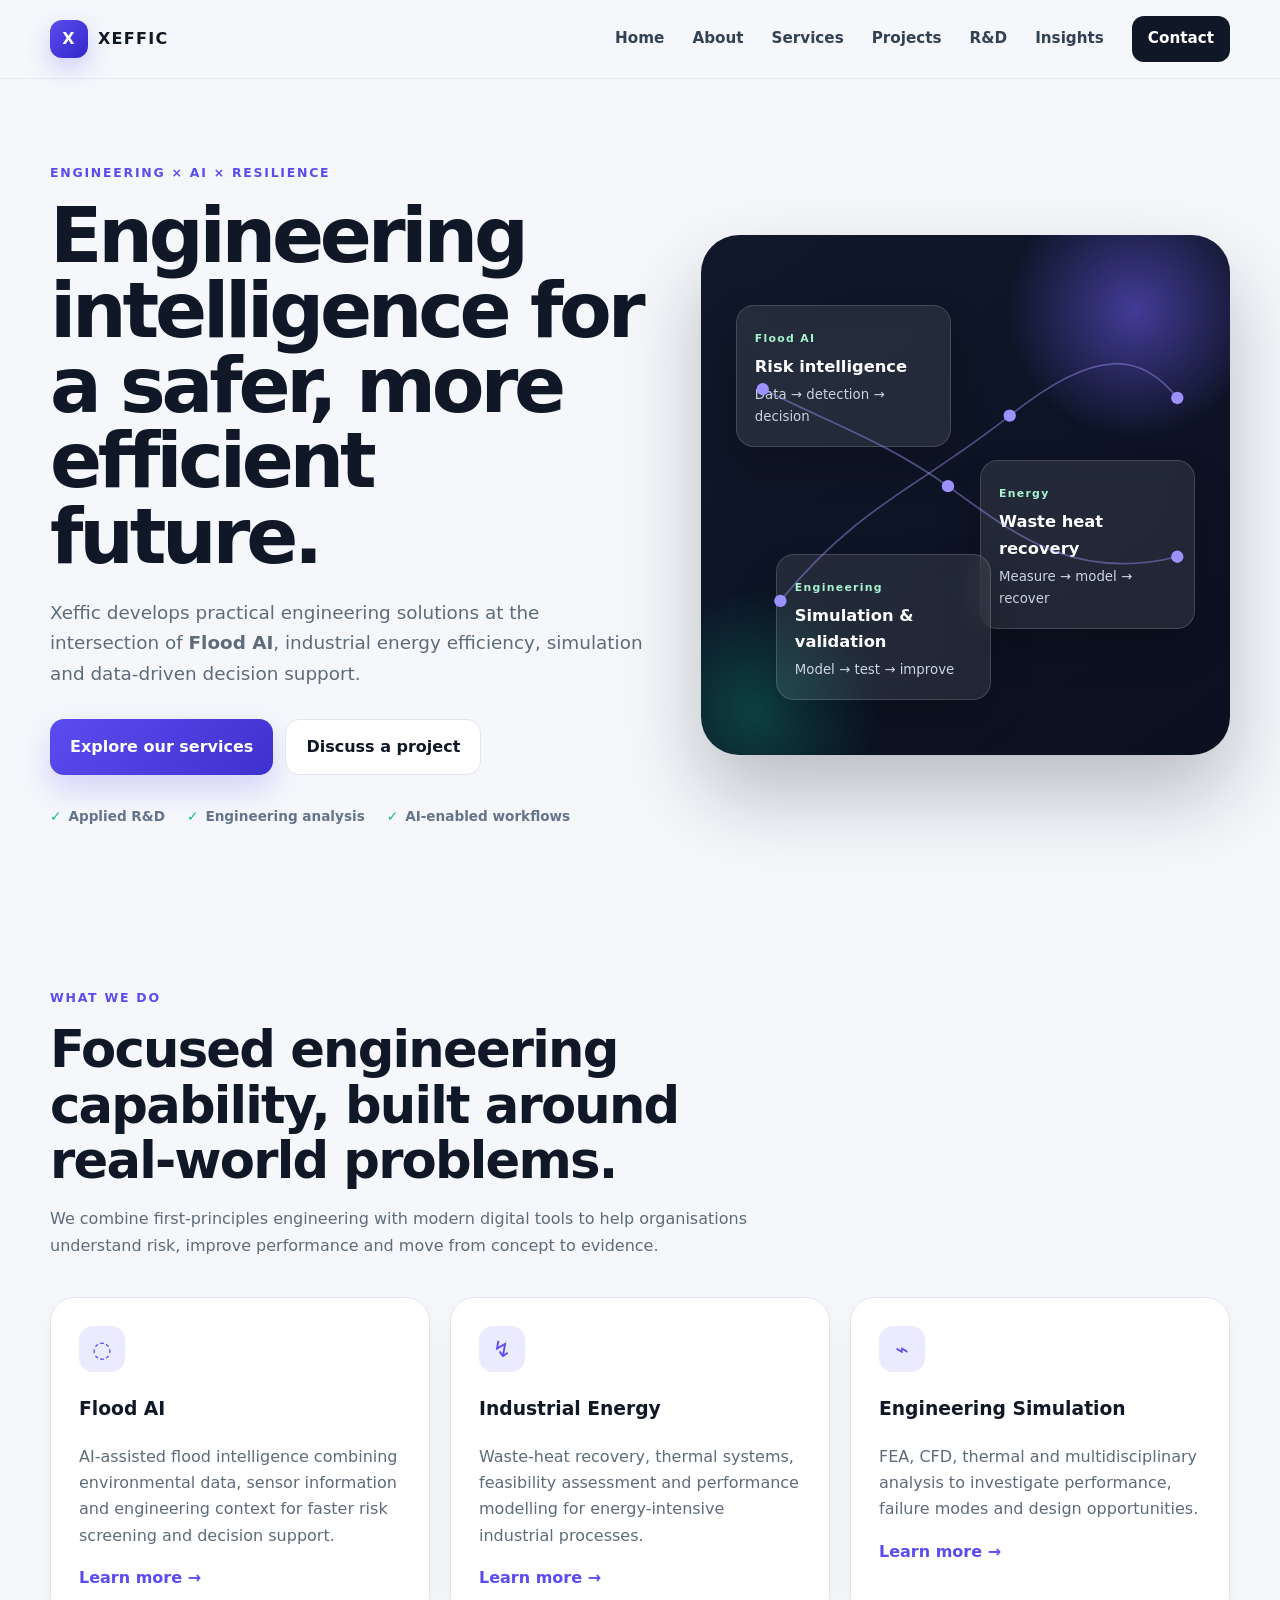
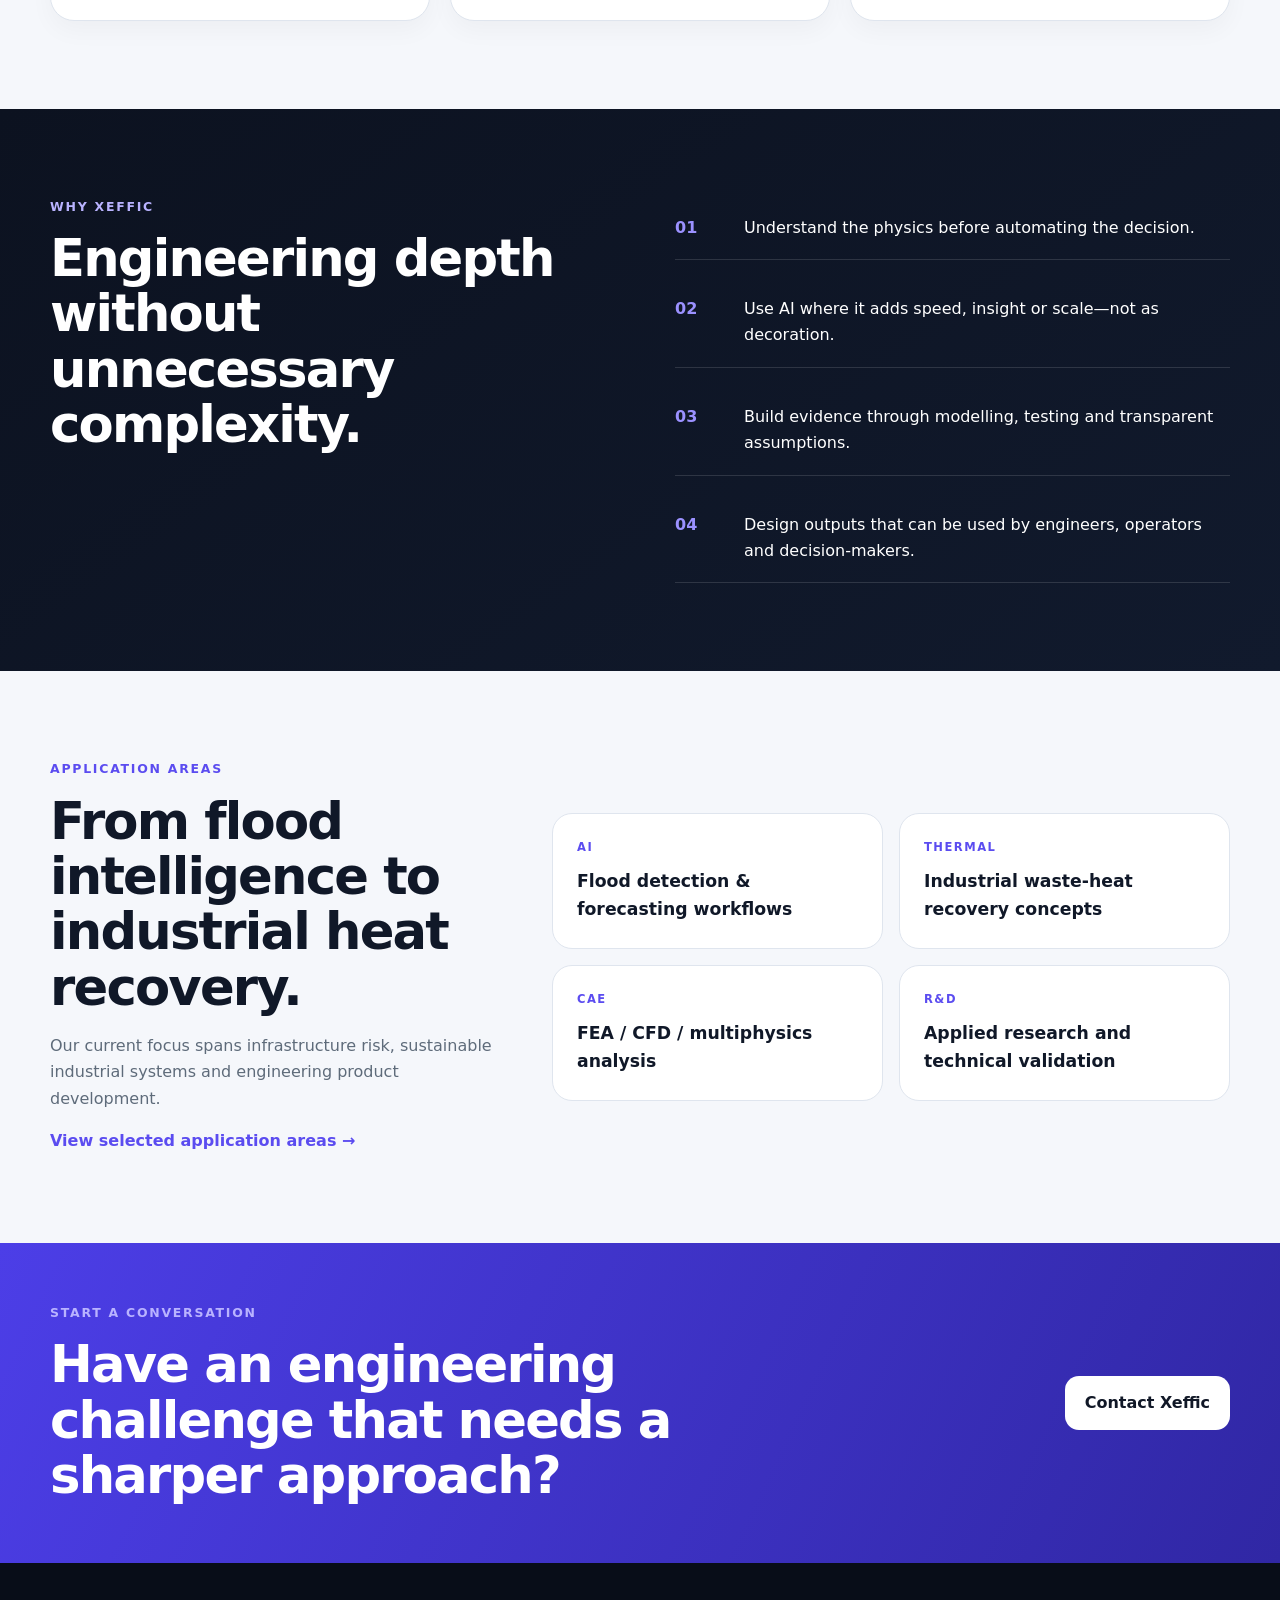
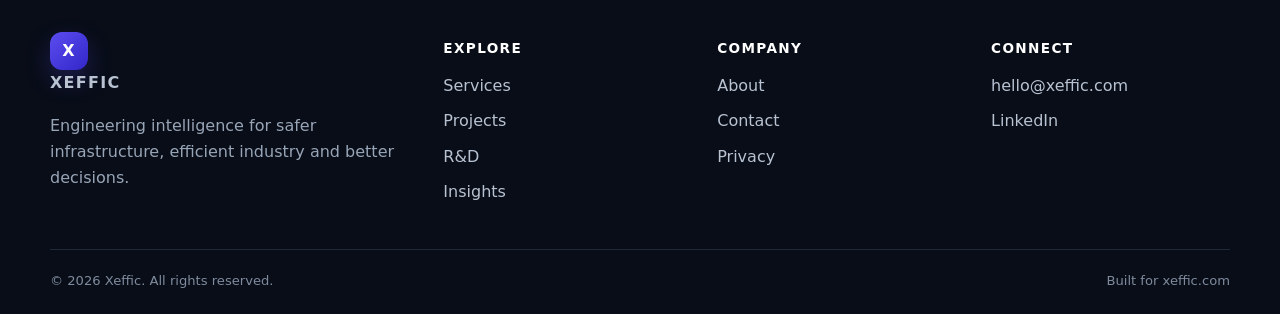
==== index.html @ cbf97dec "Add files via upload" ====
<!doctype html>
<html lang="en">
<head>
  <meta charset="utf-8">
  <meta name="viewport" content="width=device-width, initial-scale=1">
  <title>Xeffic | Engineering Intelligence, Flood AI & Sustainable Technology</title>
  <meta name="description" content="Xeffic combines Flood AI, industrial energy engineering, simulation and AI-enabled workflows to solve practical technical problems.">
  <meta name="robots" content="index,follow">
  <link rel="canonical" href="https://xeffic.com/">
  <meta property="og:title" content="Xeffic | Engineering Intelligence, Flood AI & Sustainable Technology">
  <meta property="og:description" content="Xeffic combines Flood AI, industrial energy engineering, simulation and AI-enabled workflows to solve practical technical problems.">
  <meta property="og:type" content="website">
  <meta property="og:url" content="https://xeffic.com/">
  <meta property="og:site_name" content="Xeffic">
  <meta name="twitter:card" content="summary_large_image">
  
<link rel="icon" href="assets/img/favicon.svg" type="image/svg+xml">
<link rel="stylesheet" href="assets/css/styles.css">
<script defer src="assets/js/main.js"></script>

  <script type="application/ld+json">
  {
    "@context":"https://schema.org",
    "@type":"Organization",
    "name":"Xeffic",
    "url":"https://xeffic.com",
    "email":"hello@xeffic.com",
    "description":"Engineering intelligence focused on Flood AI, industrial efficiency, simulation and sustainable technology."
  }
  </script>
</head>
<body>
<a class="skip-link" href="#content">Skip to content</a>

<header class="site-header">
  <div class="container nav-wrap">
    <a class="brand" href="index.html" aria-label="Xeffic home">
      <span class="brand-mark" aria-hidden="true">X</span>
      <span class="brand-text">XEFFIC</span>
    </a>
    <button class="menu-toggle" aria-expanded="false" aria-controls="main-nav" aria-label="Open menu">
      <span></span><span></span><span></span>
    </button>
    <nav id="main-nav" class="main-nav" aria-label="Primary">
      <a href="index.html">Home</a>
      <a href="about.html">About</a>
      <a href="services.html">Services</a>
      <a href="projects.html">Projects</a>
      <a href="research.html">R&amp;D</a>
      <a href="insights.html">Insights</a>
      <a href="contact.html" class="nav-cta">Contact</a>
    </nav>
  </div>
</header>

<main id="content">

<section class="hero">
  <div class="container hero-grid">
    <div class="hero-copy reveal">
      <div class="eyebrow">ENGINEERING × AI × RESILIENCE</div>
      <h1>Engineering intelligence for a safer, more efficient future.</h1>
      <p class="hero-lead">Xeffic develops practical engineering solutions at the intersection of <strong>Flood AI</strong>, industrial energy efficiency, simulation and data-driven decision support.</p>
      <div class="hero-actions">
        <a class="btn btn-primary" href="services.html">Explore our services</a>
        <a class="btn btn-secondary" href="contact.html">Discuss a project</a>
      </div>
      <div class="trust-row">
        <span>Applied R&amp;D</span><span>Engineering analysis</span><span>AI-enabled workflows</span>
      </div>
    </div>
    <div class="hero-visual reveal delay-1" aria-hidden="true">
      <div class="orb orb-a"></div>
      <div class="orb orb-b"></div>
      <div class="signal-card signal-card-a">
        <span class="signal-label">Flood AI</span>
        <strong>Risk intelligence</strong>
        <small>Data → detection → decision</small>
      </div>
      <div class="signal-card signal-card-b">
        <span class="signal-label">Energy</span>
        <strong>Waste heat recovery</strong>
        <small>Measure → model → recover</small>
      </div>
      <div class="signal-card signal-card-c">
        <span class="signal-label">Engineering</span>
        <strong>Simulation &amp; validation</strong>
        <small>Model → test → improve</small>
      </div>
      <svg class="hero-lines" viewBox="0 0 600 520" role="img" aria-label="Abstract connected engineering network">
        <path d="M90 380 C180 270 250 250 350 170 S500 100 540 150" />
        <path d="M70 140 C150 180 210 200 280 250 S420 360 540 330" />
        <circle cx="90" cy="380" r="7"/><circle cx="350" cy="170" r="7"/><circle cx="540" cy="150" r="7"/>
        <circle cx="70" cy="140" r="7"/><circle cx="280" cy="250" r="7"/><circle cx="540" cy="330" r="7"/>
      </svg>
    </div>
  </div>
</section>

<section class="section">
  <div class="container">
    <div class="section-head reveal">
      <div class="eyebrow">WHAT WE DO</div>
      <h2>Focused engineering capability, built around real-world problems.</h2>
      <p>We combine first-principles engineering with modern digital tools to help organisations understand risk, improve performance and move from concept to evidence.</p>
    </div>
    <div class="cards cards-3">
      <article class="card feature-card reveal">
        <div class="icon">◌</div>
        <h3>Flood AI</h3>
        <p>AI-assisted flood intelligence combining environmental data, sensor information and engineering context for faster risk screening and decision support.</p>
        <a href="services.html#flood-ai">Learn more →</a>
      </article>
      <article class="card feature-card reveal delay-1">
        <div class="icon">↯</div>
        <h3>Industrial Energy</h3>
        <p>Waste-heat recovery, thermal systems, feasibility assessment and performance modelling for energy-intensive industrial processes.</p>
        <a href="services.html#energy">Learn more →</a>
      </article>
      <article class="card feature-card reveal delay-2">
        <div class="icon">⌁</div>
        <h3>Engineering Simulation</h3>
        <p>FEA, CFD, thermal and multidisciplinary analysis to investigate performance, failure modes and design opportunities.</p>
        <a href="services.html#simulation">Learn more →</a>
      </article>
    </div>
  </div>
</section>

<section class="section section-dark">
  <div class="container split">
    <div class="reveal">
      <div class="eyebrow light">WHY XEFFIC</div>
      <h2>Engineering depth without unnecessary complexity.</h2>
    </div>
    <div class="principles reveal delay-1">
      <div><strong>01</strong><span>Understand the physics before automating the decision.</span></div>
      <div><strong>02</strong><span>Use AI where it adds speed, insight or scale—not as decoration.</span></div>
      <div><strong>03</strong><span>Build evidence through modelling, testing and transparent assumptions.</span></div>
      <div><strong>04</strong><span>Design outputs that can be used by engineers, operators and decision-makers.</span></div>
    </div>
  </div>
</section>

<section class="section">
  <div class="container project-highlight">
    <div class="reveal">
      <div class="eyebrow">APPLICATION AREAS</div>
      <h2>From flood intelligence to industrial heat recovery.</h2>
      <p>Our current focus spans infrastructure risk, sustainable industrial systems and engineering product development.</p>
      <a class="text-link" href="projects.html">View selected application areas →</a>
    </div>
    <div class="metric-grid reveal delay-1">
      <div class="metric"><span>AI</span><strong>Flood detection &amp; forecasting workflows</strong></div>
      <div class="metric"><span>THERMAL</span><strong>Industrial waste-heat recovery concepts</strong></div>
      <div class="metric"><span>CAE</span><strong>FEA / CFD / multiphysics analysis</strong></div>
      <div class="metric"><span>R&amp;D</span><strong>Applied research and technical validation</strong></div>
    </div>
  </div>
</section>

<section class="cta-band">
  <div class="container cta-wrap reveal">
    <div>
      <div class="eyebrow light">START A CONVERSATION</div>
      <h2>Have an engineering challenge that needs a sharper approach?</h2>
    </div>
    <a class="btn btn-light" href="contact.html">Contact Xeffic</a>
  </div>
</section>

</main>

<footer class="site-footer">
  <div class="container footer-grid">
    <div>
      <a class="brand footer-brand" href="index.html"><span class="brand-mark">X</span><span class="brand-text">XEFFIC</span></a>
      <p>Engineering intelligence for safer infrastructure, efficient industry and better decisions.</p>
    </div>
    <div>
      <h3>Explore</h3>
      <a href="services.html">Services</a>
      <a href="projects.html">Projects</a>
      <a href="research.html">R&amp;D</a>
      <a href="insights.html">Insights</a>
    </div>
    <div>
      <h3>Company</h3>
      <a href="about.html">About</a>
      <a href="contact.html">Contact</a>
      <a href="privacy.html">Privacy</a>
    </div>
    <div>
      <h3>Connect</h3>
      <a href="mailto:hello@xeffic.com">hello@xeffic.com</a>
      <a href="https://www.linkedin.com/" target="_blank" rel="noopener">LinkedIn</a>
    </div>
  </div>
  <div class="container footer-bottom">
    <span>© <span id="year"></span> Xeffic. All rights reserved.</span>
    <span>Built for xeffic.com</span>
  </div>
</footer>

</body>
</html>
---- assets/css/styles.css ----
:root{
  --bg:#f5f7fb;
  --surface:#ffffff;
  --ink:#101828;
  --muted:#5e6b7a;
  --line:#dfe5ee;
  --brand:#5b4cf0;
  --brand2:#7d73ff;
  --accent:#12b886;
  --dark:#0c1220;
  --dark2:#111a2d;
  --max:1180px;
  --radius:24px;
  --shadow:0 20px 50px rgba(16,24,40,.08);
}
*{box-sizing:border-box}
html{scroll-behavior:smooth}
body{margin:0;font-family:Inter,ui-sans-serif,system-ui,-apple-system,BlinkMacSystemFont,"Segoe UI",sans-serif;background:var(--bg);color:var(--ink);line-height:1.65}
a{color:inherit}
img,svg{max-width:100%}
.container{width:min(calc(100% - 40px),var(--max));margin:auto}
.narrow{max-width:830px}
.skip-link{position:absolute;left:-999px;top:10px;background:#fff;padding:10px;z-index:100}
.skip-link:focus{left:10px}

.site-header{position:sticky;top:0;z-index:50;background:rgba(245,247,251,.86);backdrop-filter:blur(18px);border-bottom:1px solid rgba(223,229,238,.7)}
.nav-wrap{height:78px;display:flex;align-items:center;justify-content:space-between}
.brand{display:inline-flex;align-items:center;gap:10px;text-decoration:none;font-weight:900;letter-spacing:.08em}
.brand-mark{display:grid;place-items:center;width:38px;height:38px;border-radius:12px;background:linear-gradient(135deg,var(--brand),#3327c8);color:#fff;font-weight:900;box-shadow:0 10px 24px rgba(91,76,240,.25)}
.brand-text{font-size:1rem}
.main-nav{display:flex;align-items:center;gap:28px}
.main-nav a{text-decoration:none;font-weight:650;color:#334155;font-size:.95rem}
.main-nav a:hover{color:var(--brand)}
.main-nav .nav-cta{padding:10px 16px;background:var(--ink);color:#fff;border-radius:12px}
.menu-toggle{display:none;background:none;border:0;padding:8px}
.menu-toggle span{display:block;width:25px;height:2px;background:#111;margin:5px}

.hero{padding:84px 0 72px;overflow:hidden}
.hero-grid{display:grid;grid-template-columns:1.06fr .94fr;align-items:center;gap:54px}
.eyebrow{font-size:.78rem;letter-spacing:.14em;font-weight:800;color:var(--brand);margin-bottom:14px}
.eyebrow.light{color:#b9b3ff}
.hero h1,.page-hero h1{font-size:clamp(2.7rem,6vw,5.4rem);line-height:.98;letter-spacing:-.055em;margin:0 0 24px}
.hero-lead,.page-hero p{font-size:1.15rem;color:var(--muted);max-width:760px}
.hero-actions{display:flex;gap:12px;flex-wrap:wrap;margin:30px 0}
.btn{display:inline-flex;align-items:center;justify-content:center;border:0;border-radius:14px;padding:14px 20px;font-weight:800;text-decoration:none;cursor:pointer;transition:.25s}
.btn-primary{background:linear-gradient(135deg,var(--brand),#3f31ce);color:#fff;box-shadow:0 14px 30px rgba(91,76,240,.22)}
.btn-primary:hover{transform:translateY(-2px)}
.btn-secondary{background:#fff;border:1px solid var(--line)}
.btn-light{background:#fff;color:#111827}
.trust-row{display:flex;gap:22px;flex-wrap:wrap;color:#64748b;font-size:.85rem;font-weight:650}
.trust-row span::before{content:"✓";color:var(--accent);margin-right:7px}

.hero-visual{min-height:520px;position:relative;border-radius:38px;background:linear-gradient(145deg,#10182a,#0b1020);box-shadow:0 40px 80px rgba(12,18,32,.25);overflow:hidden}
.hero-lines{position:absolute;inset:0;width:100%;height:100%}
.hero-lines path{fill:none;stroke:rgba(165,156,255,.42);stroke-width:2}
.hero-lines circle{fill:#9b91ff}
.orb{position:absolute;border-radius:50%;filter:blur(2px)}
.orb-a{width:270px;height:270px;background:radial-gradient(circle,#6e5df5,transparent 68%);top:-60px;right:-40px;opacity:.55}
.orb-b{width:250px;height:250px;background:radial-gradient(circle,#0dbb91,transparent 70%);bottom:-80px;left:-70px;opacity:.28}
.signal-card{position:absolute;width:215px;padding:18px;background:rgba(255,255,255,.09);border:1px solid rgba(255,255,255,.15);backdrop-filter:blur(12px);border-radius:18px;color:white;box-shadow:0 20px 40px rgba(0,0,0,.2)}
.signal-card strong,.signal-card small{display:block}
.signal-card strong{font-size:1.02rem;margin:3px 0}
.signal-card small{color:#cbd5e1}
.signal-label{font-size:.68rem;letter-spacing:.12em;color:#a7f3d0;font-weight:800}
.signal-card-a{top:70px;left:35px}
.signal-card-b{right:35px;top:225px}
.signal-card-c{left:75px;bottom:55px}

.section{padding:88px 0}
.section-soft{background:#eef2f7}
.section-dark{background:linear-gradient(145deg,var(--dark),var(--dark2));color:#fff}
.section-head{max-width:760px;margin-bottom:38px}
.section h2,.cta-band h2{font-size:clamp(2rem,4vw,3.3rem);line-height:1.08;letter-spacing:-.035em;margin:0 0 18px}
.section-head p,.section p{color:var(--muted)}
.section-dark p{color:#cbd5e1}
.cards{display:grid;gap:20px}
.cards-2{grid-template-columns:repeat(2,1fr)}
.cards-3{grid-template-columns:repeat(3,1fr)}
.cards-4{grid-template-columns:repeat(4,1fr)}
.card{background:var(--surface);border:1px solid var(--line);border-radius:var(--radius);padding:28px;box-shadow:0 10px 25px rgba(16,24,40,.035)}
.card h3{margin-top:0}
.feature-card .icon{width:46px;height:46px;display:grid;place-items:center;border-radius:14px;background:#eceaff;color:var(--brand);font-size:1.4rem;margin-bottom:22px}
.feature-card a,.text-link{font-weight:800;color:var(--brand);text-decoration:none}
.split{display:grid;grid-template-columns:1fr 1fr;gap:70px;align-items:start}
.principles{display:grid;gap:18px}
.principles div{display:grid;grid-template-columns:54px 1fr;gap:15px;padding:18px 0;border-bottom:1px solid rgba(255,255,255,.13)}
.principles strong{color:#9b91ff}
.project-highlight{display:grid;grid-template-columns:.8fr 1.2fr;gap:50px;align-items:center}
.metric-grid{display:grid;grid-template-columns:repeat(2,1fr);gap:16px}
.metric{background:#fff;border:1px solid var(--line);border-radius:20px;padding:24px}
.metric span{display:block;font-size:.72rem;font-weight:800;letter-spacing:.13em;color:var(--brand);margin-bottom:10px}
.metric strong{font-size:1.08rem}
.cta-band{background:linear-gradient(115deg,#4c3ee7,#3027a4);color:white;padding:60px 0}
.cta-wrap{display:flex;justify-content:space-between;align-items:center;gap:30px}
.cta-band h2{margin:0;max-width:760px}
.page-hero{padding:80px 0 56px}
.page-hero.compact-hero{padding-bottom:24px}
.page-hero h1{font-size:clamp(2.6rem,5.2vw,4.8rem)}
.statement-card{background:linear-gradient(145deg,#fff,#f0efff)}
.kicker,.tag{font-size:.72rem;font-weight:800;letter-spacing:.12em;color:var(--brand)}
.big-quote{font-size:1.7rem!important;color:var(--ink)!important;line-height:1.3}
.two-col-list{display:grid;grid-template-columns:.85fr 1.15fr;gap:80px}
.check-list{padding:0;margin:0;list-style:none;display:grid;gap:13px}
.check-list li{position:relative;padding-left:30px}
.check-list li::before{content:"✓";position:absolute;left:0;color:var(--accent);font-weight:900}
.check-list.compact{margin-top:18px;grid-template-columns:repeat(2,minmax(0,1fr))}
.service-list{display:grid;gap:22px}
.service-row{display:grid;grid-template-columns:92px 1fr;gap:28px;background:#fff;border:1px solid var(--line);border-radius:28px;padding:34px}
.service-number{font-size:2.5rem;font-weight:900;color:#d7d3ff;line-height:1}
.service-row h2{font-size:2rem}
.project-card h2,.insight-card h2{font-size:1.65rem}
.project-meta{display:flex;gap:8px;flex-wrap:wrap;margin-top:18px}
.project-meta span{font-size:.78rem;background:#f1f4f8;padding:7px 10px;border-radius:999px;color:#536174}
.process{margin:0;padding:0;list-style:none;display:grid;gap:0}
.process li{display:grid;grid-template-columns:110px 1fr;gap:20px;padding:20px 0;border-bottom:1px solid var(--line)}
.process strong{color:var(--brand)}
.theme-list{display:grid;gap:0;border-top:1px solid var(--line)}
.theme-list div{display:grid;grid-template-columns:55px 1fr;gap:14px;padding:20px 0;border-bottom:1px solid var(--line)}
.theme-list span{color:var(--brand);font-weight:800}
.research-panel{display:grid;grid-template-columns:.9fr 1.1fr;gap:50px;align-items:start}
.dark-cards .card{background:rgba(255,255,255,.06);border-color:rgba(255,255,255,.13);color:#fff}
.dark-cards p{color:#cbd5e1}
.publication-card span{display:block;font-size:.78rem;color:var(--brand);font-weight:800;margin-bottom:12px}
.publication-card a{font-weight:800;color:var(--brand);text-decoration:none}
.insight-card{min-height:290px;display:flex;flex-direction:column}
.insight-card p{flex:1}
.coming{font-size:.8rem;color:#8592a3}
.contact-grid{display:grid;grid-template-columns:.8fr 1.2fr;gap:60px}
.contact-email{display:inline-block;font-size:1.8rem;font-weight:900;color:var(--brand);margin:12px 0 30px;text-decoration:none}
.contact-note{display:grid;gap:7px;border-left:3px solid var(--brand);padding-left:18px;color:var(--muted);max-width:450px}
.contact-form{display:grid;gap:17px}
.contact-form label{display:grid;gap:7px;font-weight:700}
input,select,textarea{width:100%;font:inherit;padding:13px 14px;border:1px solid #ccd4df;border-radius:12px;background:#fbfcfe}
input:focus,select:focus,textarea:focus{outline:3px solid rgba(91,76,240,.14);border-color:var(--brand)}
.form-note{font-size:.82rem!important;margin:0}
.legal h2{font-size:1.55rem;margin-top:34px}
.legal-note{padding:18px;background:#fff4d6;border-radius:14px}

.site-footer{background:#080d18;color:#d8dee9;padding:60px 0 22px}
.footer-grid{display:grid;grid-template-columns:1.5fr repeat(3,1fr);gap:35px}
.footer-grid h3{color:#fff;font-size:.85rem;text-transform:uppercase;letter-spacing:.1em}
.footer-grid a{display:block;text-decoration:none;color:#b8c2d1;margin:9px 0}
.footer-grid p{max-width:360px;color:#98a5b6}
.footer-brand{color:#fff}
.footer-bottom{border-top:1px solid #20293a;margin-top:35px;padding-top:20px;display:flex;justify-content:space-between;color:#7f8b9d;font-size:.82rem}

.reveal{opacity:0;transform:translateY(18px);transition:opacity .7s ease,transform .7s ease}
.reveal.visible{opacity:1;transform:none}
.delay-1{transition-delay:.08s}.delay-2{transition-delay:.16s}.delay-3{transition-delay:.24s}

@media (max-width:980px){
  .hero-grid,.split,.project-highlight,.research-panel,.contact-grid,.two-col-list{grid-template-columns:1fr}
  .hero-visual{min-height:460px}
  .cards-4{grid-template-columns:repeat(2,1fr)}
  .main-nav{position:absolute;left:20px;right:20px;top:72px;background:white;border:1px solid var(--line);border-radius:18px;padding:18px;display:none;flex-direction:column;align-items:stretch;box-shadow:var(--shadow)}
  .main-nav.open{display:flex}
  .menu-toggle{display:block}
}
@media (max-width:700px){
  .container{width:min(calc(100% - 26px),var(--max))}
  .hero{padding-top:50px}
  .hero h1,.page-hero h1{font-size:2.8rem}
  .cards-2,.cards-3,.cards-4,.metric-grid{grid-template-columns:1fr}
  .service-row{grid-template-columns:1fr;padding:24px}
  .service-number{font-size:1.8rem}
  .check-list.compact{grid-template-columns:1fr}
  .cta-wrap{align-items:flex-start;flex-direction:column}
  .footer-grid{grid-template-columns:1fr 1fr}
  .footer-grid>div:first-child{grid-column:1/-1}
  .footer-bottom{flex-direction:column;gap:7px}
  .hero-visual{min-height:420px}
  .signal-card{width:180px;padding:14px}
  .signal-card-a{left:18px;top:50px}
  .signal-card-b{right:18px;top:200px}
  .signal-card-c{left:34px;bottom:35px}
}
@media (prefers-reduced-motion:reduce){
  *{scroll-behavior:auto!important}
  .reveal{opacity:1;transform:none;transition:none}
}
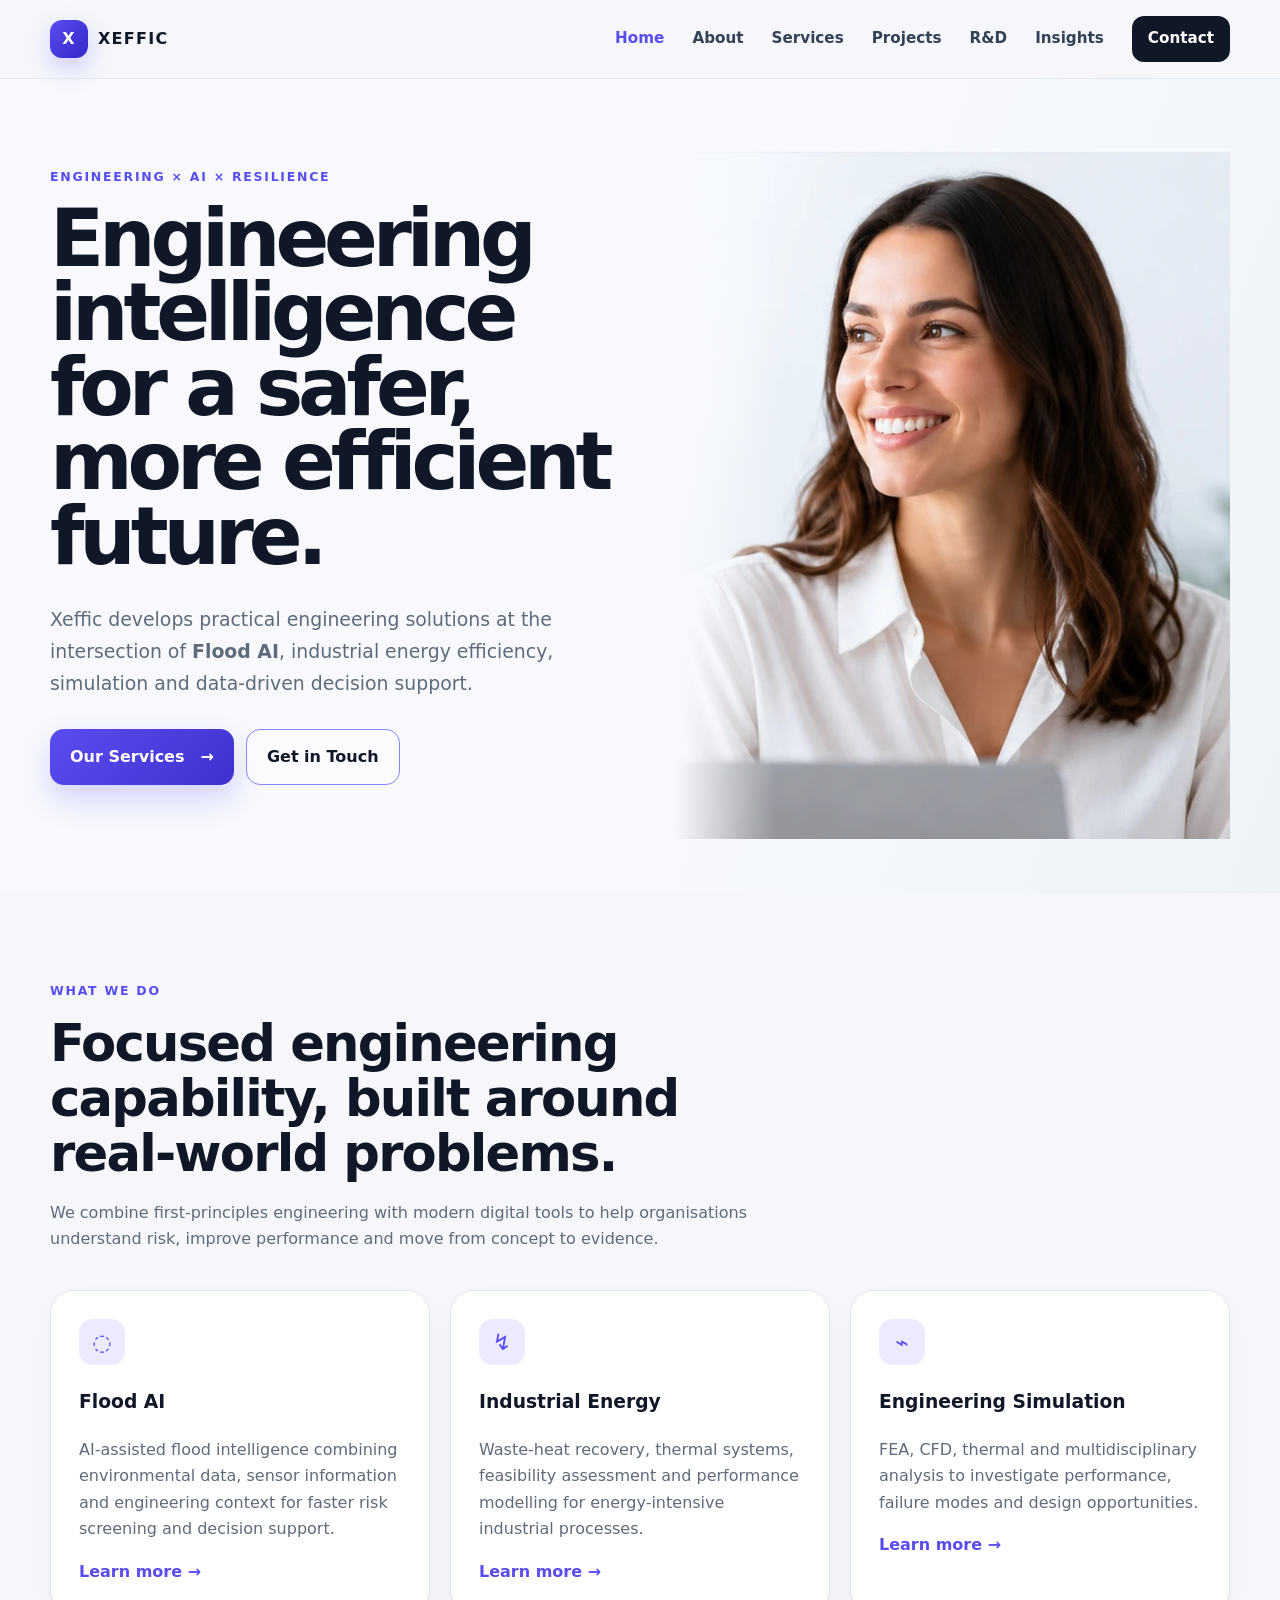
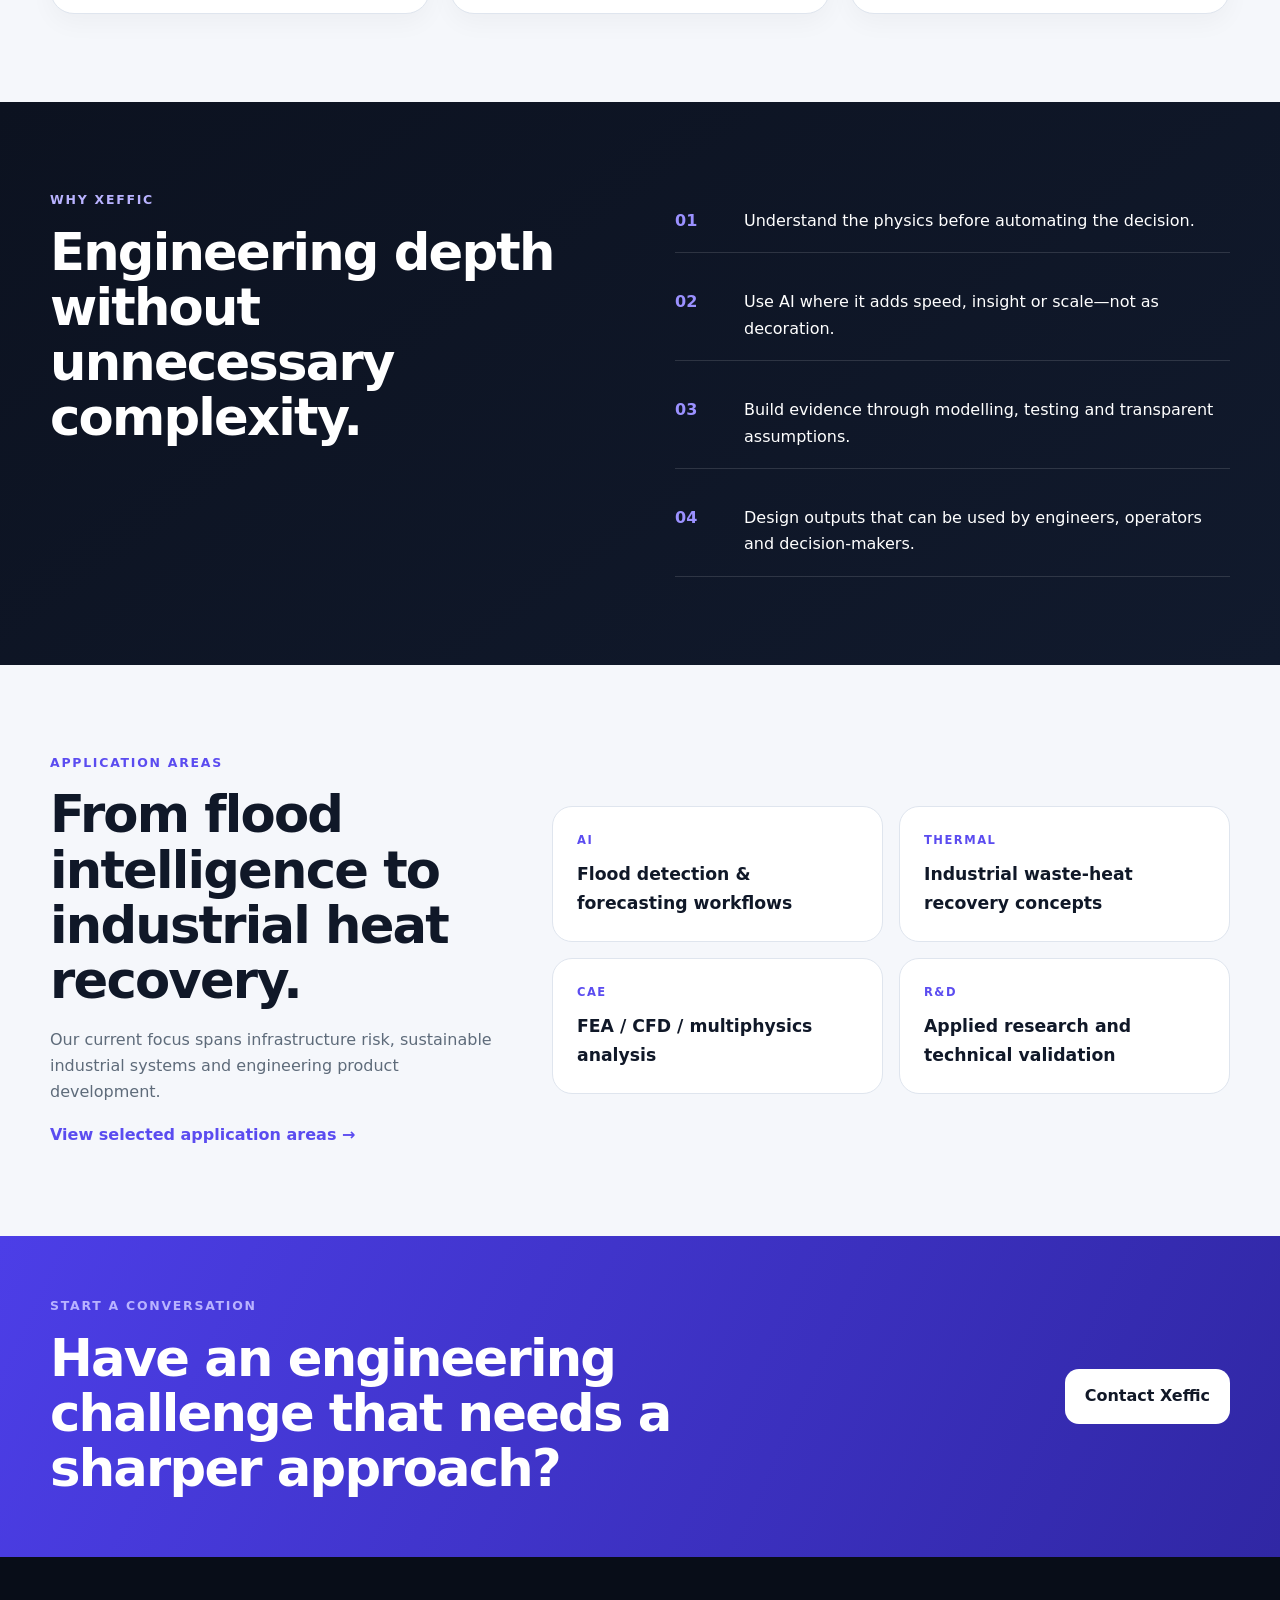
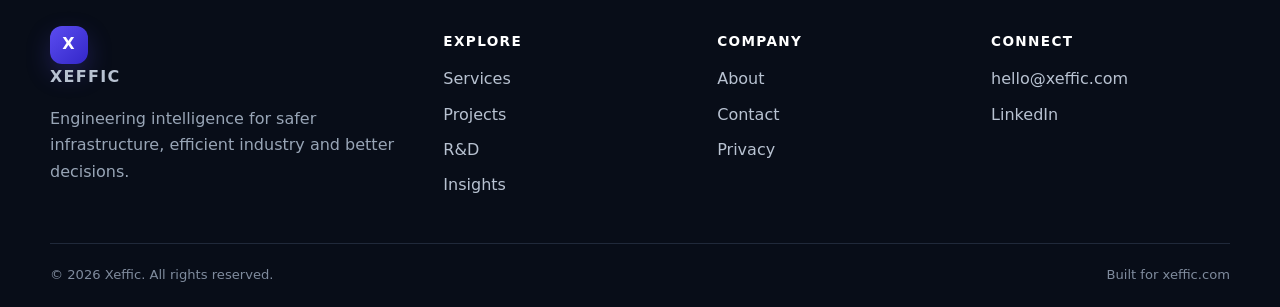
==== commit 8514371d: "Add files via upload" ====
--- a/index.html
+++ b/index.html
@@ -55,44 +55,19 @@
 
 <main id="content">
 
-<section class="hero">
+<section class="hero hero-photo-layout">
   <div class="container hero-grid">
     <div class="hero-copy reveal">
       <div class="eyebrow">ENGINEERING × AI × RESILIENCE</div>
       <h1>Engineering intelligence for a safer, more efficient future.</h1>
       <p class="hero-lead">Xeffic develops practical engineering solutions at the intersection of <strong>Flood AI</strong>, industrial energy efficiency, simulation and data-driven decision support.</p>
       <div class="hero-actions">
-        <a class="btn btn-primary" href="services.html">Explore our services</a>
-        <a class="btn btn-secondary" href="contact.html">Discuss a project</a>
-      </div>
-      <div class="trust-row">
-        <span>Applied R&amp;D</span><span>Engineering analysis</span><span>AI-enabled workflows</span>
+        <a class="btn btn-primary" href="services.html">Our Services <span aria-hidden="true">→</span></a>
+        <a class="btn btn-secondary" href="contact.html">Get in Touch</a>
       </div>
     </div>
-    <div class="hero-visual reveal delay-1" aria-hidden="true">
-      <div class="orb orb-a"></div>
-      <div class="orb orb-b"></div>
-      <div class="signal-card signal-card-a">
-        <span class="signal-label">Flood AI</span>
-        <strong>Risk intelligence</strong>
-        <small>Data → detection → decision</small>
-      </div>
-      <div class="signal-card signal-card-b">
-        <span class="signal-label">Energy</span>
-        <strong>Waste heat recovery</strong>
-        <small>Measure → model → recover</small>
-      </div>
-      <div class="signal-card signal-card-c">
-        <span class="signal-label">Engineering</span>
-        <strong>Simulation &amp; validation</strong>
-        <small>Model → test → improve</small>
-      </div>
-      <svg class="hero-lines" viewBox="0 0 600 520" role="img" aria-label="Abstract connected engineering network">
-        <path d="M90 380 C180 270 250 250 350 170 S500 100 540 150" />
-        <path d="M70 140 C150 180 210 200 280 250 S420 360 540 330" />
-        <circle cx="90" cy="380" r="7"/><circle cx="350" cy="170" r="7"/><circle cx="540" cy="150" r="7"/>
-        <circle cx="70" cy="140" r="7"/><circle cx="280" cy="250" r="7"/><circle cx="540" cy="330" r="7"/>
-      </svg>
+    <div class="hero-photo reveal delay-1">
+      <img src="assets/img/hero-woman.webp" alt="Engineering professional working with a laptop and looking toward the Xeffic message">
     </div>
   </div>
 </section>
--- a/assets/css/styles.css
+++ b/assets/css/styles.css
@@ -179,3 +179,66 @@
   *{scroll-behavior:auto!important}
   .reveal{opacity:1;transform:none;transition:none}
 }
+
+/* 2026 homepage visual refresh */
+.hero-photo-layout{
+  padding:70px 0 54px;
+  background:linear-gradient(110deg,#f7f9fd 0%,#f7f9fd 58%,#eef3f8 100%);
+}
+.hero-photo-layout .hero-grid{
+  grid-template-columns:1.02fr .98fr;
+  gap:48px;
+  min-height:650px;
+}
+.hero-photo-layout .hero-copy{padding:18px 0 24px}
+.hero-photo-layout .hero-copy h1{
+  max-width:760px;
+  font-size:clamp(3.4rem,6.2vw,6.1rem);
+  line-height:.94;
+  letter-spacing:-.065em;
+  margin-bottom:28px;
+}
+.hero-photo-layout .hero-lead{
+  max-width:720px;
+  font-size:1.18rem;
+  line-height:1.7;
+}
+.hero-photo-layout .hero-actions{margin-top:30px}
+.hero-photo-layout .btn-primary{gap:16px;min-width:170px}
+.hero-photo-layout .btn-secondary{min-width:145px;border-color:#8b82ff;background:rgba(255,255,255,.55)}
+.hero-photo{
+  align-self:stretch;
+  min-height:620px;
+  overflow:hidden;
+  border-radius:0;
+  position:relative;
+}
+.hero-photo::before{
+  content:"";
+  position:absolute;
+  inset:0 auto 0 0;
+  width:18%;
+  z-index:2;
+  pointer-events:none;
+  background:linear-gradient(90deg,#f7f9fd,rgba(247,249,253,0));
+}
+.hero-photo img{
+  width:100%;
+  height:100%;
+  object-fit:cover;
+  object-position:52% center;
+  display:block;
+}
+.main-nav a:first-child{color:var(--brand)}
+@media (max-width:980px){
+  .hero-photo-layout .hero-grid{grid-template-columns:1fr;min-height:auto;gap:24px}
+  .hero-photo-layout .hero-copy h1{font-size:clamp(3rem,9vw,5rem)}
+  .hero-photo{min-height:520px;border-radius:28px}
+  .hero-photo::before{display:none}
+}
+@media (max-width:700px){
+  .hero-photo-layout{padding:44px 0 38px}
+  .hero-photo-layout .hero-copy h1{font-size:3.25rem}
+  .hero-photo-layout .hero-lead{font-size:1.04rem}
+  .hero-photo{min-height:430px}
+}
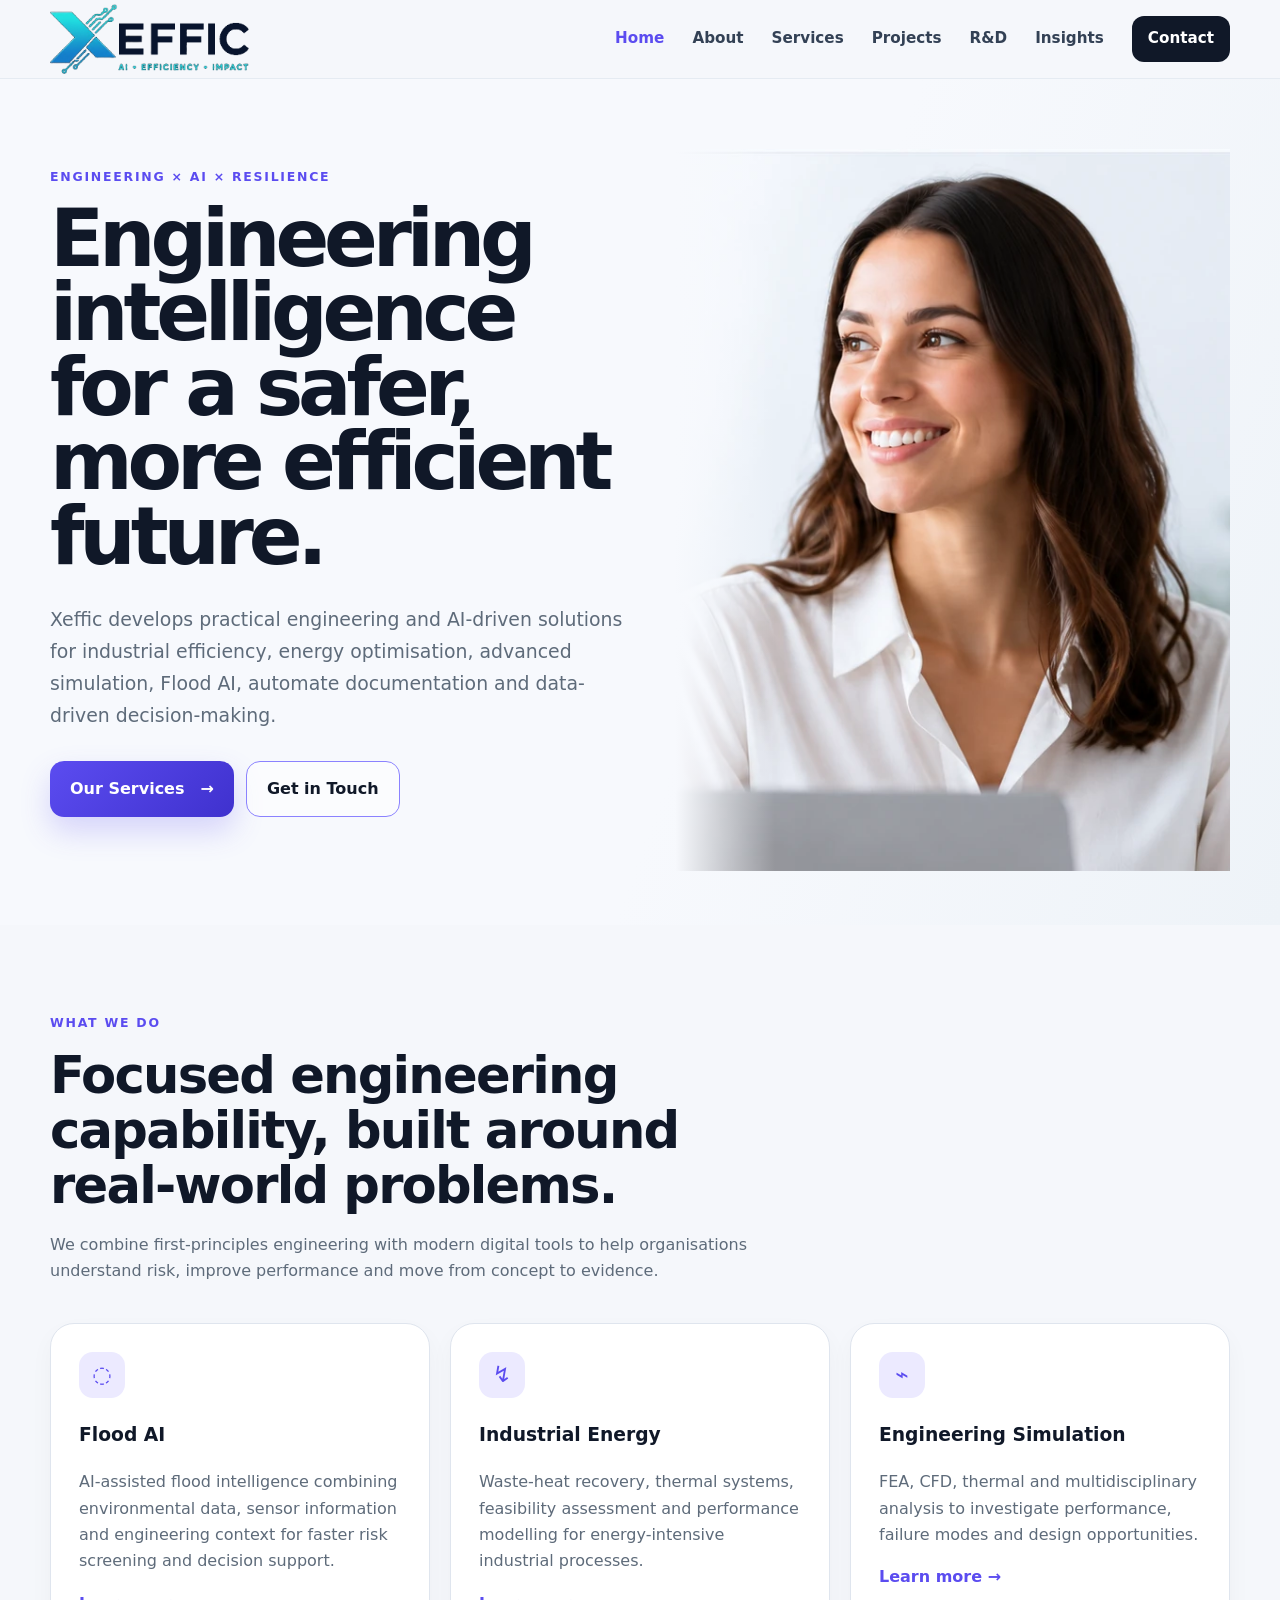
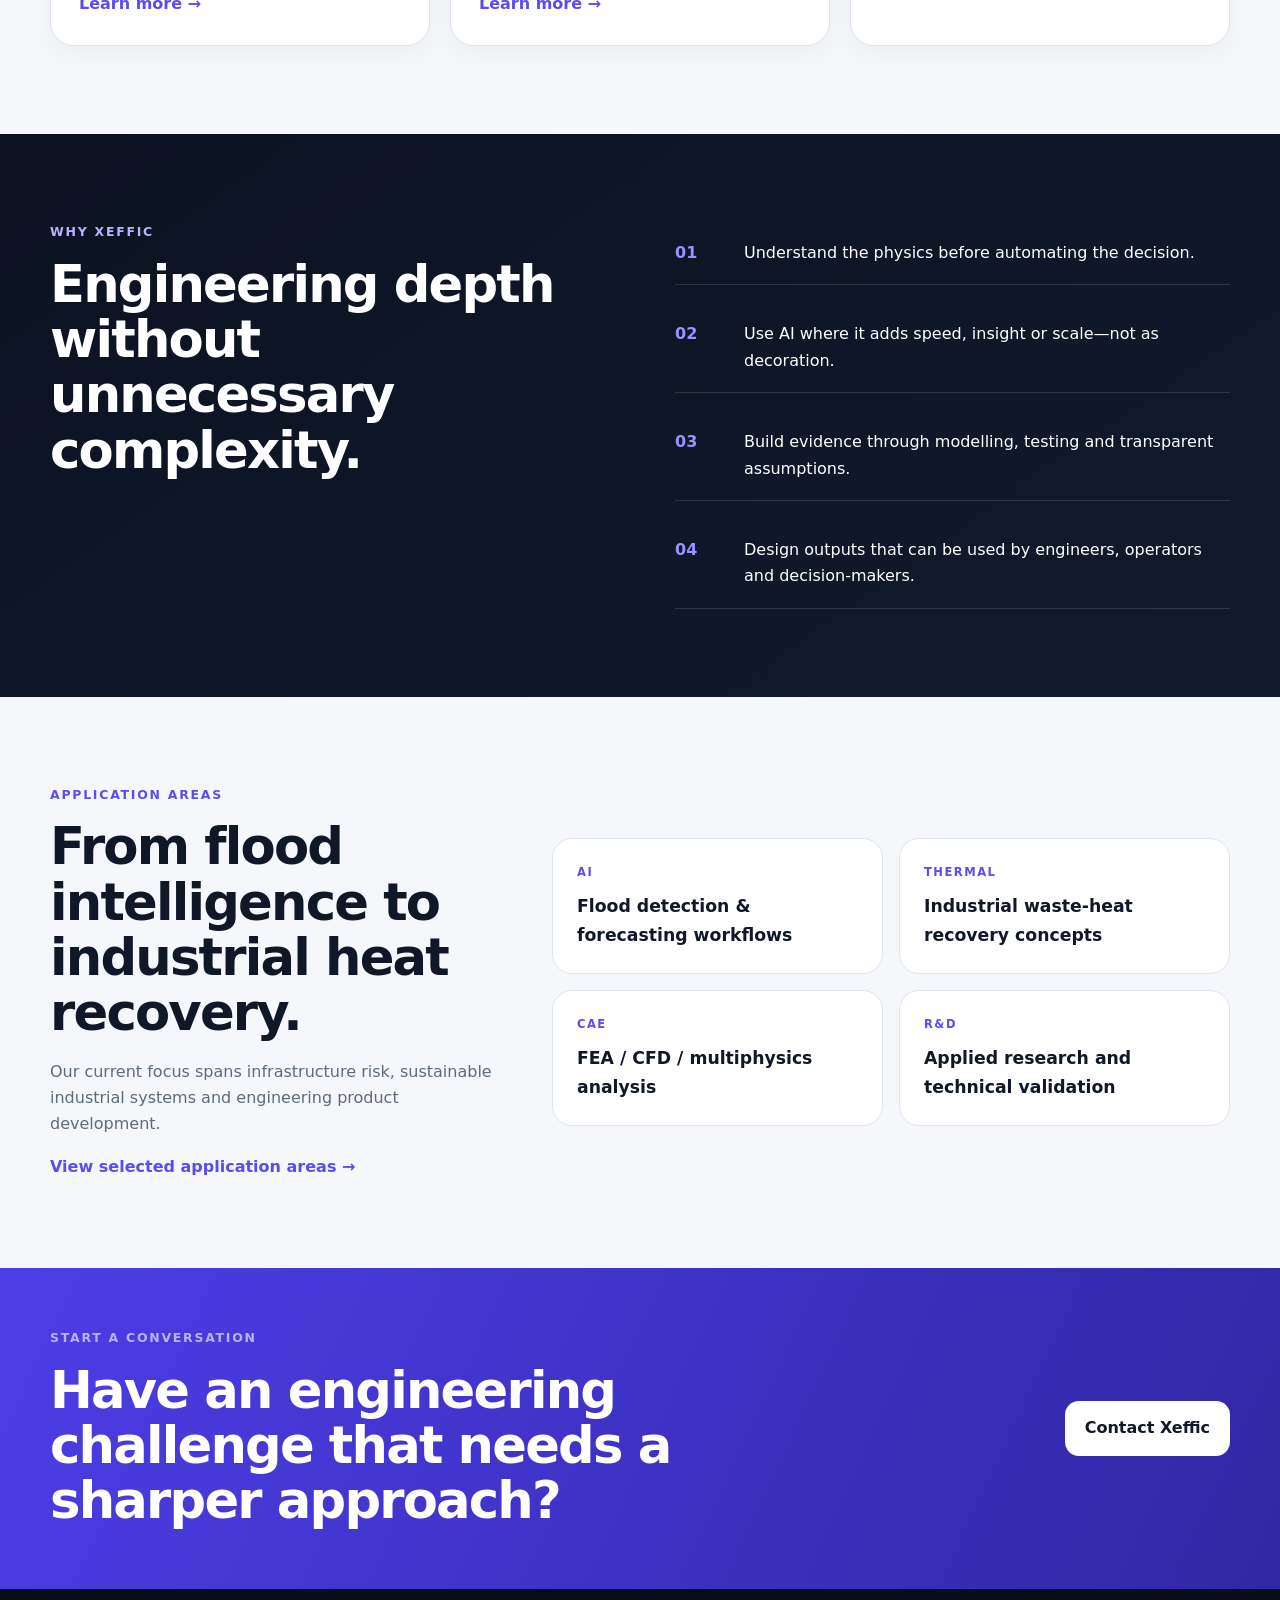
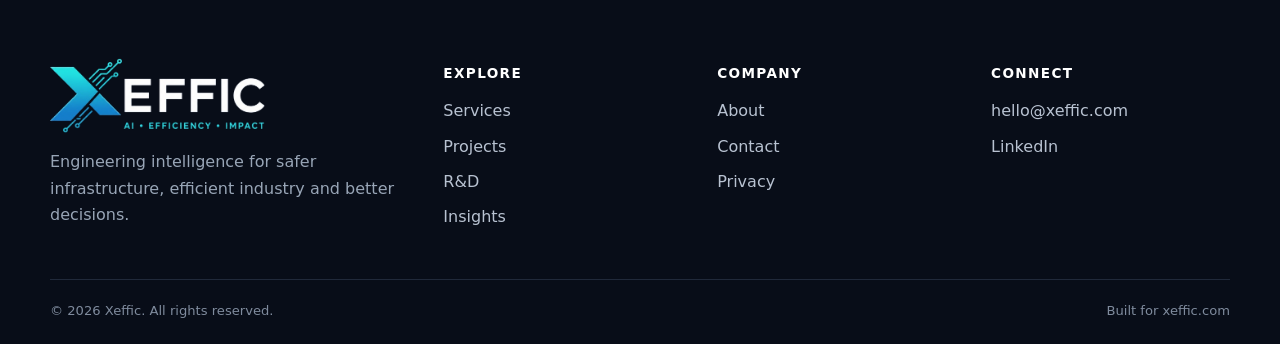
==== commit 7f2808ec: "Add files via upload" ====
--- a/index.html
+++ b/index.html
@@ -4,17 +4,17 @@
   <meta charset="utf-8">
   <meta name="viewport" content="width=device-width, initial-scale=1">
   <title>Xeffic | Engineering Intelligence, Flood AI & Sustainable Technology</title>
-  <meta name="description" content="Xeffic combines Flood AI, industrial energy engineering, simulation and AI-enabled workflows to solve practical technical problems.">
+  <meta name="description" content="Xeffic develops practical engineering and AI-driven solutions for industrial efficiency, energy optimisation, advanced simulation, Flood AI, automate documentation and data-driven decision-making.">
   <meta name="robots" content="index,follow">
   <link rel="canonical" href="https://xeffic.com/">
   <meta property="og:title" content="Xeffic | Engineering Intelligence, Flood AI & Sustainable Technology">
-  <meta property="og:description" content="Xeffic combines Flood AI, industrial energy engineering, simulation and AI-enabled workflows to solve practical technical problems.">
+  <meta property="og:description" content="Xeffic develops practical engineering and AI-driven solutions for industrial efficiency, energy optimisation, advanced simulation, Flood AI, automate documentation and data-driven decision-making.">
   <meta property="og:type" content="website">
   <meta property="og:url" content="https://xeffic.com/">
   <meta property="og:site_name" content="Xeffic">
   <meta name="twitter:card" content="summary_large_image">
   
-<link rel="icon" href="assets/img/favicon.svg" type="image/svg+xml">
+<link rel="icon" href="assets/img/favicon.png" type="image/png">
 <link rel="stylesheet" href="assets/css/styles.css">
 <script defer src="assets/js/main.js"></script>
 
@@ -34,9 +34,8 @@
 
 <header class="site-header">
   <div class="container nav-wrap">
-    <a class="brand" href="index.html" aria-label="Xeffic home">
-      <span class="brand-mark" aria-hidden="true">X</span>
-      <span class="brand-text">XEFFIC</span>
+    <a class="brand brand-logo" href="index.html" aria-label="Xeffic home">
+      <img src="assets/img/xeffic-logo-light.png" alt="Xeffic – AI, Efficiency, Impact">
     </a>
     <button class="menu-toggle" aria-expanded="false" aria-controls="main-nav" aria-label="Open menu">
       <span></span><span></span><span></span>
@@ -60,7 +59,7 @@
     <div class="hero-copy reveal">
       <div class="eyebrow">ENGINEERING × AI × RESILIENCE</div>
       <h1>Engineering intelligence for a safer, more efficient future.</h1>
-      <p class="hero-lead">Xeffic develops practical engineering solutions at the intersection of <strong>Flood AI</strong>, industrial energy efficiency, simulation and data-driven decision support.</p>
+      <p class="hero-lead">Xeffic develops practical engineering and AI-driven solutions for industrial efficiency, energy optimisation, advanced simulation, Flood AI, automate documentation and data-driven decision-making.</p>
       <div class="hero-actions">
         <a class="btn btn-primary" href="services.html">Our Services <span aria-hidden="true">→</span></a>
         <a class="btn btn-secondary" href="contact.html">Get in Touch</a>
@@ -149,7 +148,7 @@
 <footer class="site-footer">
   <div class="container footer-grid">
     <div>
-      <a class="brand footer-brand" href="index.html"><span class="brand-mark">X</span><span class="brand-text">XEFFIC</span></a>
+      <a class="brand footer-brand brand-logo" href="index.html"><img src="assets/img/xeffic-logo-dark.png" alt="Xeffic – AI, Efficiency, Impact"></a>
       <p>Engineering intelligence for safer infrastructure, efficient industry and better decisions.</p>
     </div>
     <div>
--- a/assets/css/styles.css
+++ b/assets/css/styles.css
@@ -242,3 +242,12 @@
   .hero-photo-layout .hero-lead{font-size:1.04rem}
   .hero-photo{min-height:430px}
 }
+
+/* Xeffic logo refresh */
+.brand-logo{gap:0;line-height:0}
+.brand-logo img{display:block;width:230px;height:auto;max-height:70px;object-fit:contain;object-position:left center}
+.footer-brand.brand-logo img{width:215px;max-height:76px}
+@media (max-width:700px){
+  .brand-logo img{width:180px;max-height:58px}
+  .footer-brand.brand-logo img{width:190px}
+}
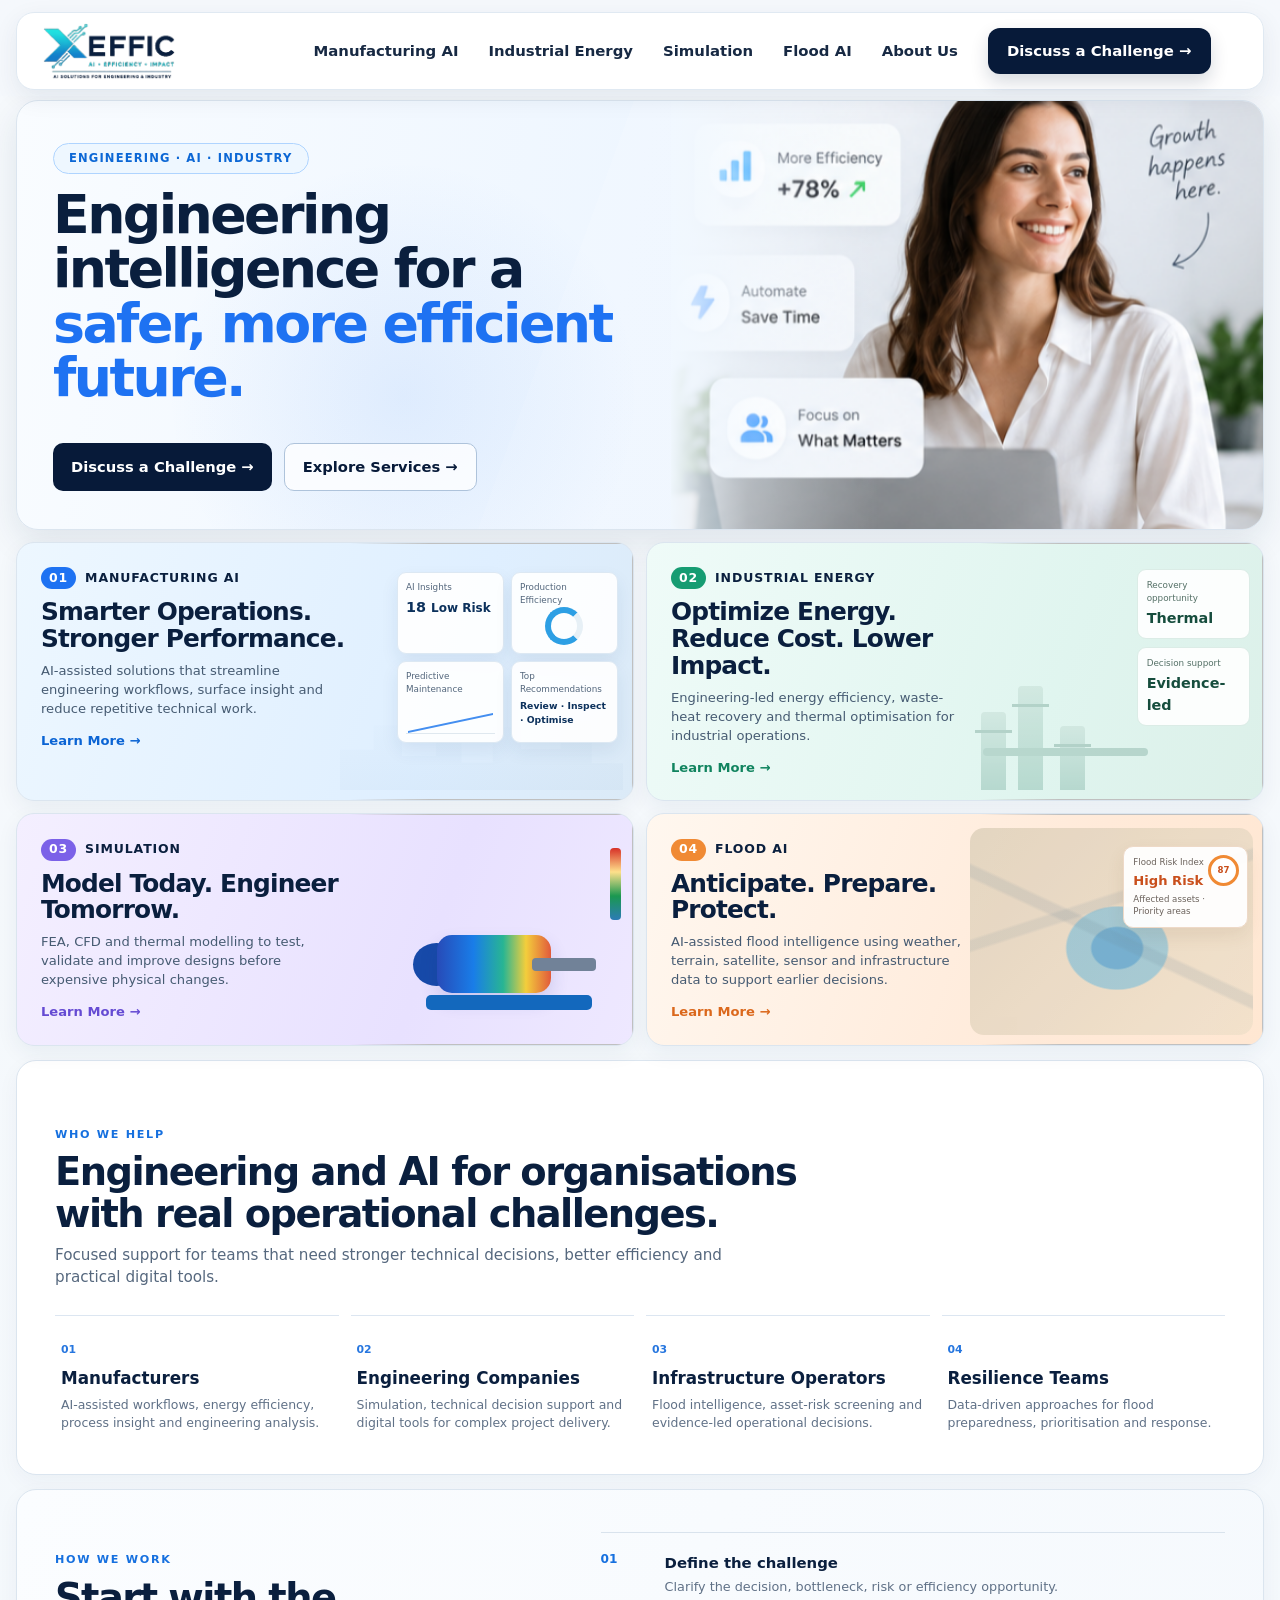
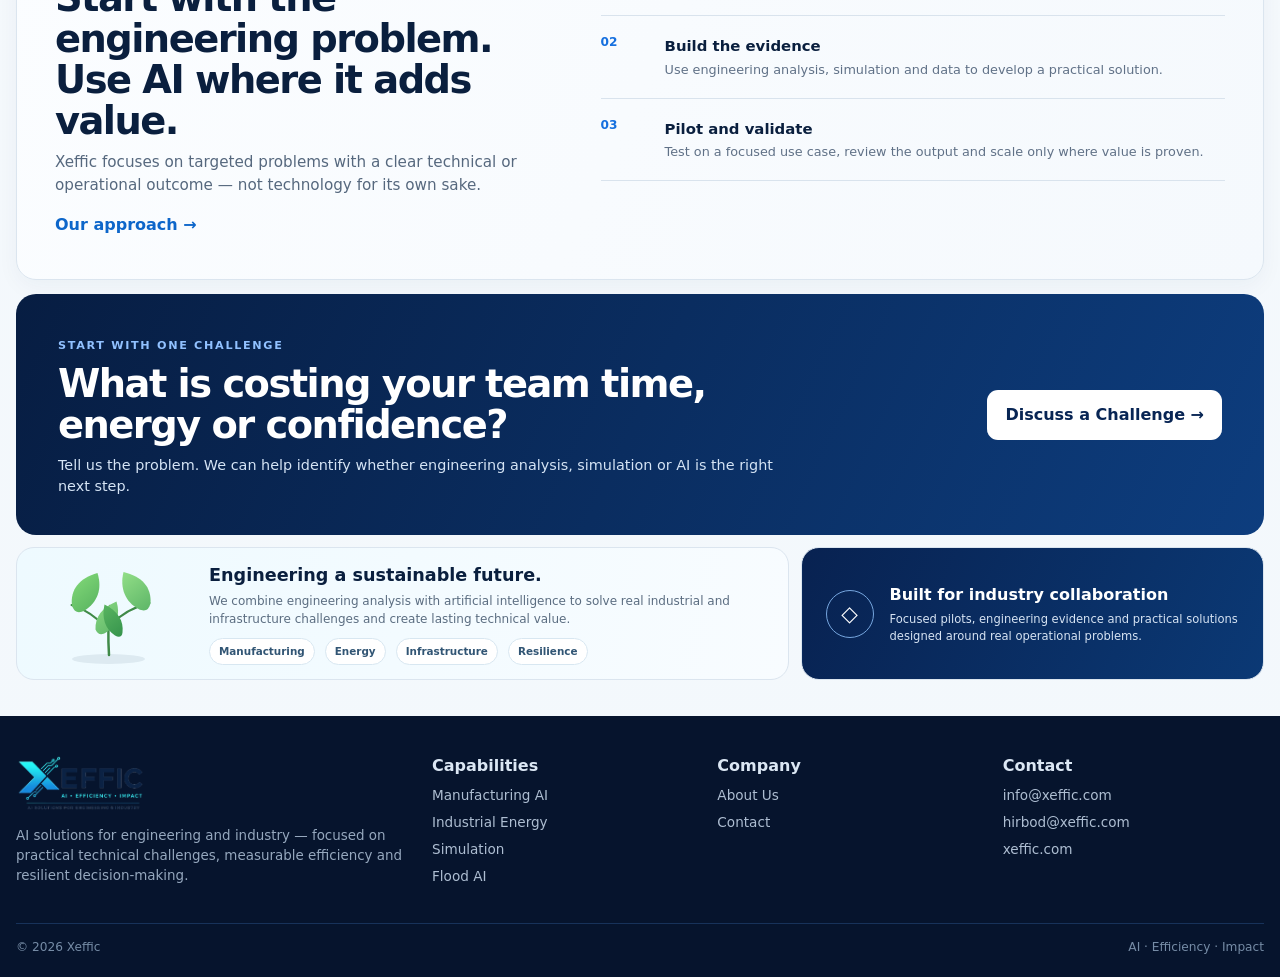
==== commit 53148515: "Add files via upload" ====
--- a/index.html
+++ b/index.html
@@ -1,180 +1,18 @@
-<!doctype html>
-<html lang="en">
-<head>
-  <meta charset="utf-8">
-  <meta name="viewport" content="width=device-width, initial-scale=1">
-  <title>Xeffic | Engineering Intelligence, Flood AI & Sustainable Technology</title>
-  <meta name="description" content="Xeffic develops practical engineering and AI-driven solutions for industrial efficiency, energy optimisation, advanced simulation, Flood AI, automate documentation and data-driven decision-making.">
-  <meta name="robots" content="index,follow">
-  <link rel="canonical" href="https://xeffic.com/">
-  <meta property="og:title" content="Xeffic | Engineering Intelligence, Flood AI & Sustainable Technology">
-  <meta property="og:description" content="Xeffic develops practical engineering and AI-driven solutions for industrial efficiency, energy optimisation, advanced simulation, Flood AI, automate documentation and data-driven decision-making.">
-  <meta property="og:type" content="website">
-  <meta property="og:url" content="https://xeffic.com/">
-  <meta property="og:site_name" content="Xeffic">
-  <meta name="twitter:card" content="summary_large_image">
-  
-<link rel="icon" href="assets/img/favicon.png" type="image/png">
-<link rel="stylesheet" href="assets/css/styles.css">
-<script defer src="assets/js/main.js"></script>
+<!doctype html><html lang="en"><head><meta charset="utf-8"><meta name="viewport" content="width=device-width,initial-scale=1"><title>Xeffic | Engineering Intelligence for Industry</title><meta name="description" content="Xeffic develops practical engineering solutions across Manufacturing AI, industrial energy efficiency, simulation, data-driven decision support and Flood AI."><meta name="robots" content="index,follow"><link rel="stylesheet" href="styles.css"><script defer src="main.js"></script></head><body data-page="home"><header class="site-header"><div class="container navbar"><a class="logo-link" href="index.html"><img class="logo-img" data-site-image="logo" src="/media/xeffic-logo-web.png" alt="Xeffic - AI, Efficiency, Impact"></a><button class="menu" aria-label="Open menu">☰</button><nav class="nav-links"><a href="manufacturing-ai.html">Manufacturing AI</a><a href="services.html#energy">Industrial Energy</a><a href="services.html#simulation">Simulation</a><a href="flood-ai.html">Flood AI</a><a href="about.html">About Us</a><a class="nav-cta" data-site-text="nav_cta_label" href="contact.html">Discuss a Challenge →</a></nav></div></header><main><section class="home"><div class="container">
+<article class="hero"><div class="hero-copy"><div class="pill" data-page-text="hero.pill">Engineering · AI · Industry</div><h1><span data-page-text="hero.title">Engineering intelligence for a</span><br><span class="blue" data-page-text="hero.highlight">safer, more efficient future.</span></h1><div class="hero-actions"><a class="btn btn-primary" data-page-link="hero.primary_href" data-page-text="hero.primary_label" href="contact.html">Discuss a Challenge →</a><a class="btn btn-secondary" data-page-link="hero.secondary_href" data-page-text="hero.secondary_label" href="services.html">Explore Services →</a></div></div><div class="hero-media"><img data-page-image="hero.image" data-page-alt="hero.image_alt" src="/media/hero-woman.png" alt="Smiling professional woman working with a laptop"></div></article>
 
-  <script type="application/ld+json">
-  {
-    "@context":"https://schema.org",
-    "@type":"Organization",
-    "name":"Xeffic",
-    "url":"https://xeffic.com",
-    "email":"hello@xeffic.com",
-    "description":"Engineering intelligence focused on Flood AI, industrial efficiency, simulation and sustainable technology."
-  }
-  </script>
-</head>
-<body>
-<a class="skip-link" href="#content">Skip to content</a>
+<div class="services-grid">
+<a class="service-card manufacturing cms-image-card" data-page-link="services.manufacturing.link" href="manufacturing-ai.html"><div class="service-num"><span class="num" data-page-text="services.manufacturing.number">01</span> <span data-page-text="services.manufacturing.kicker">Manufacturing AI</span></div><h2 data-page-text="services.manufacturing.title">Smarter Operations. Stronger Performance.</h2><p data-page-text="services.manufacturing.description">AI-assisted solutions that streamline engineering workflows, surface insight and reduce repetitive technical work.</p><span class="learn" data-page-text="services.manufacturing.link_label">Learn More →</span><img class="cms-service-image" data-page-optional-image="services.manufacturing.image" data-page-alt="services.manufacturing.image_alt" hidden><div class="visual-area cms-default-visual"><div class="factory-line"></div><div class="dashboard-grid"><div class="dash">AI Insights<strong>18 <small>Low Risk</small></strong></div><div class="dash">Production Efficiency<div class="gauge"></div></div><div class="dash">Predictive Maintenance<div class="linechart"></div></div><div class="dash">Top Recommendations<strong style="font-size:.58rem">Review · Inspect · Optimise</strong></div></div></div></a>
+<a id="energy" class="service-card energy cms-image-card" data-page-link="services.energy.link" href="services.html#energy"><div class="service-num"><span class="num" data-page-text="services.energy.number">02</span> <span data-page-text="services.energy.kicker">Industrial Energy</span></div><h2 data-page-text="services.energy.title">Optimize Energy. Reduce Cost. Lower Impact.</h2><p data-page-text="services.energy.description">Engineering-led energy efficiency, waste-heat recovery and thermal optimisation for industrial operations.</p><span class="learn" data-page-text="services.energy.link_label">Learn More →</span><img class="cms-service-image" data-page-optional-image="services.energy.image" data-page-alt="services.energy.image_alt" hidden><div class="visual-area cms-default-visual"><div class="energy-plant"><span class="tower t1"></span><span class="tower t2"></span><span class="tower t3"></span><span class="pipe"></span></div><div class="energy-stats"><div class="energy-stat">Recovery opportunity<strong>Thermal</strong></div><div class="energy-stat">Decision support<strong>Evidence-led</strong></div></div></div></a>
+<a id="simulation" class="service-card simulation cms-image-card" data-page-link="services.simulation.link" href="services.html#simulation"><div class="service-num"><span class="num" data-page-text="services.simulation.number">03</span> <span data-page-text="services.simulation.kicker">Simulation</span></div><h2 data-page-text="services.simulation.title">Model Today. Engineer Tomorrow.</h2><p data-page-text="services.simulation.description">FEA, CFD and thermal modelling to test, validate and improve designs before expensive physical changes.</p><span class="learn" data-page-text="services.simulation.link_label">Learn More →</span><img class="cms-service-image" data-page-optional-image="services.simulation.image" data-page-alt="services.simulation.image_alt" hidden><div class="visual-area cms-default-visual"><div class="motor"><span class="cap"></span><span class="body"></span><span class="shaft"></span><span class="base"></span></div><span class="scale"></span></div></a>
+<a class="service-card flood cms-image-card" data-page-link="services.flood.link" href="flood-ai.html"><div class="service-num"><span class="num" data-page-text="services.flood.number">04</span> <span data-page-text="services.flood.kicker">Flood AI</span></div><h2 data-page-text="services.flood.title">Anticipate. Prepare. Protect.</h2><p data-page-text="services.flood.description">AI-assisted flood intelligence using weather, terrain, satellite, sensor and infrastructure data to support earlier decisions.</p><span class="learn" data-page-text="services.flood.link_label">Learn More →</span><img class="cms-service-image" data-page-optional-image="services.flood.image" data-page-alt="services.flood.image_alt" hidden><div class="visual-area cms-default-visual"><div class="map-bg"></div><div class="risk-card">Flood Risk Index<strong>High Risk</strong><span>Affected assets · Priority areas</span><span class="risk-score">87</span></div></div></a>
+</div>
 
-<header class="site-header">
-  <div class="container nav-wrap">
-    <a class="brand brand-logo" href="index.html" aria-label="Xeffic home">
-      <img src="assets/img/xeffic-logo-light.png" alt="Xeffic – AI, Efficiency, Impact">
-    </a>
-    <button class="menu-toggle" aria-expanded="false" aria-controls="main-nav" aria-label="Open menu">
-      <span></span><span></span><span></span>
-    </button>
-    <nav id="main-nav" class="main-nav" aria-label="Primary">
-      <a href="index.html">Home</a>
-      <a href="about.html">About</a>
-      <a href="services.html">Services</a>
-      <a href="projects.html">Projects</a>
-      <a href="research.html">R&amp;D</a>
-      <a href="insights.html">Insights</a>
-      <a href="contact.html" class="nav-cta">Contact</a>
-    </nav>
-  </div>
-</header>
+<section class="home-section audiences-section"><img class="section-wide-image" data-page-optional-image="audiences.section_image" hidden><div class="section-heading compact-heading"><div class="section-kicker" data-page-text="audiences.kicker">Who we help</div><h2 data-page-text="audiences.title">Engineering and AI for organisations with real operational challenges.</h2><p data-page-text="audiences.description">Focused support for teams that need stronger technical decisions, better efficiency and practical digital tools.</p></div><div class="audience-grid" id="audienceGrid"></div></section>
 
-<main id="content">
+<section class="home-section approach-section"><div class="approach-copy"><img class="section-inline-image" data-page-optional-image="approach.image" hidden><div class="section-kicker" data-page-text="approach.kicker">How we work</div><h2 data-page-text="approach.title">Start with the engineering problem. Use AI where it adds value.</h2><p data-page-text="approach.description">Xeffic focuses on targeted problems with a clear technical or operational outcome — not technology for its own sake.</p><a class="simple-link" data-page-link="approach.link_href" data-page-text="approach.link_label" href="about.html">Our approach →</a></div><div class="approach-steps" id="approachSteps"></div></section>
 
-<section class="hero hero-photo-layout">
-  <div class="container hero-grid">
-    <div class="hero-copy reveal">
-      <div class="eyebrow">ENGINEERING × AI × RESILIENCE</div>
-      <h1>Engineering intelligence for a safer, more efficient future.</h1>
-      <p class="hero-lead">Xeffic develops practical engineering and AI-driven solutions for industrial efficiency, energy optimisation, advanced simulation, Flood AI, automate documentation and data-driven decision-making.</p>
-      <div class="hero-actions">
-        <a class="btn btn-primary" href="services.html">Our Services <span aria-hidden="true">→</span></a>
-        <a class="btn btn-secondary" href="contact.html">Get in Touch</a>
-      </div>
-    </div>
-    <div class="hero-photo reveal delay-1">
-      <img src="assets/img/hero-woman.webp" alt="Engineering professional working with a laptop and looking toward the Xeffic message">
-    </div>
-  </div>
-</section>
+<section class="home-cta cms-bg-section" data-page-bg="cta.image"><div><span class="section-kicker light" data-page-text="cta.kicker">Start with one challenge</span><h2 data-page-text="cta.title">What is costing your team time, energy or confidence?</h2><p data-page-text="cta.description">Tell us the problem. We can help identify whether engineering analysis, simulation or AI is the right next step.</p></div><a class="cta-button" data-page-link="cta.button_href" data-page-text="cta.button_label" href="contact.html">Discuss a Challenge →</a></section>
 
-<section class="section">
-  <div class="container">
-    <div class="section-head reveal">
-      <div class="eyebrow">WHAT WE DO</div>
-      <h2>Focused engineering capability, built around real-world problems.</h2>
-      <p>We combine first-principles engineering with modern digital tools to help organisations understand risk, improve performance and move from concept to evidence.</p>
-    </div>
-    <div class="cards cards-3">
-      <article class="card feature-card reveal">
-        <div class="icon">◌</div>
-        <h3>Flood AI</h3>
-        <p>AI-assisted flood intelligence combining environmental data, sensor information and engineering context for faster risk screening and decision support.</p>
-        <a href="services.html#flood-ai">Learn more →</a>
-      </article>
-      <article class="card feature-card reveal delay-1">
-        <div class="icon">↯</div>
-        <h3>Industrial Energy</h3>
-        <p>Waste-heat recovery, thermal systems, feasibility assessment and performance modelling for energy-intensive industrial processes.</p>
-        <a href="services.html#energy">Learn more →</a>
-      </article>
-      <article class="card feature-card reveal delay-2">
-        <div class="icon">⌁</div>
-        <h3>Engineering Simulation</h3>
-        <p>FEA, CFD, thermal and multidisciplinary analysis to investigate performance, failure modes and design opportunities.</p>
-        <a href="services.html#simulation">Learn more →</a>
-      </article>
-    </div>
-  </div>
-</section>
-
-<section class="section section-dark">
-  <div class="container split">
-    <div class="reveal">
-      <div class="eyebrow light">WHY XEFFIC</div>
-      <h2>Engineering depth without unnecessary complexity.</h2>
-    </div>
-    <div class="principles reveal delay-1">
-      <div><strong>01</strong><span>Understand the physics before automating the decision.</span></div>
-      <div><strong>02</strong><span>Use AI where it adds speed, insight or scale—not as decoration.</span></div>
-      <div><strong>03</strong><span>Build evidence through modelling, testing and transparent assumptions.</span></div>
-      <div><strong>04</strong><span>Design outputs that can be used by engineers, operators and decision-makers.</span></div>
-    </div>
-  </div>
-</section>
-
-<section class="section">
-  <div class="container project-highlight">
-    <div class="reveal">
-      <div class="eyebrow">APPLICATION AREAS</div>
-      <h2>From flood intelligence to industrial heat recovery.</h2>
-      <p>Our current focus spans infrastructure risk, sustainable industrial systems and engineering product development.</p>
-      <a class="text-link" href="projects.html">View selected application areas →</a>
-    </div>
-    <div class="metric-grid reveal delay-1">
-      <div class="metric"><span>AI</span><strong>Flood detection &amp; forecasting workflows</strong></div>
-      <div class="metric"><span>THERMAL</span><strong>Industrial waste-heat recovery concepts</strong></div>
-      <div class="metric"><span>CAE</span><strong>FEA / CFD / multiphysics analysis</strong></div>
-      <div class="metric"><span>R&amp;D</span><strong>Applied research and technical validation</strong></div>
-    </div>
-  </div>
-</section>
-
-<section class="cta-band">
-  <div class="container cta-wrap reveal">
-    <div>
-      <div class="eyebrow light">START A CONVERSATION</div>
-      <h2>Have an engineering challenge that needs a sharper approach?</h2>
-    </div>
-    <a class="btn btn-light" href="contact.html">Contact Xeffic</a>
-  </div>
-</section>
-
-</main>
-
-<footer class="site-footer">
-  <div class="container footer-grid">
-    <div>
-      <a class="brand footer-brand brand-logo" href="index.html"><img src="assets/img/xeffic-logo-dark.png" alt="Xeffic – AI, Efficiency, Impact"></a>
-      <p>Engineering intelligence for safer infrastructure, efficient industry and better decisions.</p>
-    </div>
-    <div>
-      <h3>Explore</h3>
-      <a href="services.html">Services</a>
-      <a href="projects.html">Projects</a>
-      <a href="research.html">R&amp;D</a>
-      <a href="insights.html">Insights</a>
-    </div>
-    <div>
-      <h3>Company</h3>
-      <a href="about.html">About</a>
-      <a href="contact.html">Contact</a>
-      <a href="privacy.html">Privacy</a>
-    </div>
-    <div>
-      <h3>Connect</h3>
-      <a href="mailto:hello@xeffic.com">hello@xeffic.com</a>
-      <a href="https://www.linkedin.com/" target="_blank" rel="noopener">LinkedIn</a>
-    </div>
-  </div>
-  <div class="container footer-bottom">
-    <span>© <span id="year"></span> Xeffic. All rights reserved.</span>
-    <span>Built for xeffic.com</span>
-  </div>
-</footer>
-
-</body>
-</html>+<div class="lower-grid"><section class="sustain"><img data-page-image="sustain.image" src="/media/growth-plant.svg" alt="Green plant"><div><h3 data-page-text="sustain.title">Engineering a sustainable future.</h3><p data-page-text="sustain.description">We combine engineering analysis with artificial intelligence to solve real industrial and infrastructure challenges and create lasting technical value.</p><div class="capabilities" id="sustainTags"></div></div></section><section class="industry-band cms-bg-section" data-page-bg="industry.image"><div class="shield">◇</div><div><h3 data-page-text="industry.title">Built for industry collaboration</h3><p data-page-text="industry.description">Focused pilots, engineering evidence and practical solutions designed around real operational problems.</p></div></section></div>
+</div></section></main><footer><div class="container footer-grid"><div><img class="footer-logo" data-site-image="logo" src="/media/xeffic-logo-web.png" alt="Xeffic"><p data-site-text="footer_description">AI solutions for engineering and industry — focused on practical technical challenges, measurable efficiency and resilient decision-making.</p></div><div><strong>Capabilities</strong><a href="manufacturing-ai.html">Manufacturing AI</a><a href="services.html#energy">Industrial Energy</a><a href="services.html#simulation">Simulation</a><a href="flood-ai.html">Flood AI</a></div><div><strong>Company</strong><a href="about.html">About Us</a><a href="contact.html">Contact</a></div><div><strong>Contact</strong><a data-site-email="info_email" href="mailto:info@xeffic.com">info@xeffic.com</a><a data-site-email="direct_email" href="mailto:hirbod@xeffic.com">hirbod@xeffic.com</a><a data-site-link="website" href="https://xeffic.com">xeffic.com</a></div></div><div class="container footer-bottom"><span>© <span id="year"></span> Xeffic</span><span data-site-text="footer_tagline">AI · Efficiency · Impact</span></div></footer></body></html>
--- a/styles.css
+++ b/styles.css
@@ -0,0 +1,81 @@
+
+:root{
+  --navy:#071a39; --navy2:#0b2d61; --ink:#0a1f3e; --muted:#56687e;
+  --blue:#1e72f2; --cyan:#19cbe0; --green:#169c72; --orange:#f08a34; --purple:#7b61e8;
+  --line:#dbe5ef; --bg:#f4f8fc; --white:#fff; --max:1320px; --r:22px;
+  --shadow:0 12px 35px rgba(15,45,80,.10); --shadow2:0 18px 48px rgba(15,45,80,.12)
+}
+*{box-sizing:border-box}html{scroll-behavior:smooth}
+body{margin:0;background:linear-gradient(180deg,#f6f9fc 0,#f3f8fc 100%);color:var(--ink);font-family:Inter,ui-sans-serif,system-ui,-apple-system,BlinkMacSystemFont,"Segoe UI",sans-serif;line-height:1.48;-webkit-font-smoothing:antialiased}
+a{color:inherit}img{max-width:100%;display:block}.container{width:min(calc(100% - 32px),var(--max));margin:auto}
+
+/* Header */
+.site-header{padding:12px 0 6px;position:sticky;top:0;z-index:60;background:rgba(244,248,252,.82);backdrop-filter:blur(16px)}
+.navbar{height:78px;background:#fff;border:1px solid #e0e9f2;border-radius:18px;box-shadow:0 8px 24px rgba(12,40,75,.08);display:flex;align-items:center;justify-content:space-between;padding:8px 20px 8px 24px;gap:26px}
+.logo-link{display:flex;align-items:center;min-width:214px}.logo-img{height:61px;width:auto;max-width:220px;object-fit:contain}
+.nav-links{display:flex;align-items:center;justify-content:center;gap:30px;flex:1}.nav-links a{text-decoration:none;font-size:.93rem;font-weight:720;color:#172943;white-space:nowrap}.nav-links a:hover{color:var(--blue)}
+.nav-cta{background:var(--navy);color:#fff!important;padding:12px 19px;border-radius:12px;box-shadow:0 8px 18px rgba(7,26,57,.16)}
+.menu{display:none;background:none;border:0;font-size:1.5rem;color:var(--navy)}
+
+/* Hero */
+.home{padding:4px 0 18px}.hero{position:relative;min-height:390px;border:1px solid var(--line);border-radius:var(--r);overflow:hidden;background:linear-gradient(100deg,#f9fcff 0%,#eef6ff 48%,#eaf3fa 100%);box-shadow:var(--shadow);display:grid;grid-template-columns:1.05fr .95fr}
+.hero:before{content:"";position:absolute;inset:0;background:radial-gradient(circle at 31% 69%,rgba(30,114,242,.09),transparent 26%),linear-gradient(110deg,transparent 44%,rgba(255,255,255,.15) 44%);pointer-events:none}
+.hero-copy{position:relative;z-index:3;padding:42px 34px 38px 36px;display:flex;flex-direction:column;justify-content:center}
+.pill{width:max-content;border:1px solid #afd4ff;background:#eef7ff;color:#0c67d5;border-radius:999px;padding:6px 15px;font-size:.72rem;letter-spacing:.10em;font-weight:820;text-transform:uppercase}
+.hero h1{font-size:clamp(2.65rem,4.2vw,4.55rem);line-height:1.01;letter-spacing:-.048em;margin:14px 0 12px;max-width:670px}.hero h1 .blue{color:var(--blue)}
+.hero p{font-size:1.04rem;color:#40536c;max-width:610px;margin:0}.hero-actions{display:flex;gap:12px;flex-wrap:wrap;margin-top:26px}.btn{display:inline-flex;align-items:center;justify-content:center;text-decoration:none;padding:12px 18px;border-radius:10px;font-weight:820;font-size:.92rem}.btn-primary{background:var(--navy);color:#fff}.btn-secondary{background:rgba(255,255,255,.78);border:1px solid #aec3db;color:var(--navy)}
+.hero-trust{display:grid;grid-template-columns:repeat(3,1fr);gap:12px;margin-top:22px;max-width:630px}.micro{display:grid;grid-template-columns:38px 1fr;gap:9px;align-items:center}.micro-icon{height:38px;width:38px;border-radius:10px;display:grid;place-items:center;font-weight:900;color:#075bc6;background:#e7f2ff;border:1px solid #cde3fb}.micro:nth-child(2) .micro-icon{background:#e7f8f1;color:#198461}.micro:nth-child(3) .micro-icon{background:#efebff;color:#7156d9}.micro strong{display:block;font-size:.75rem}.micro span{display:block;font-size:.64rem;color:#61738a;line-height:1.3}
+.hero-media{position:relative;min-height:390px;overflow:hidden}.hero-media img{position:absolute;right:0;top:0;width:100%;height:100%;object-fit:cover;object-position:center center}.hero-media:after{content:"";position:absolute;inset:0;background:linear-gradient(90deg,rgba(241,248,255,.98) 0%,rgba(241,248,255,.42) 13%,rgba(241,248,255,0) 35%)}
+
+/* Service grid */
+.services-grid{display:grid;grid-template-columns:1fr 1fr;gap:12px;margin-top:12px}
+.service-card{min-height:194px;position:relative;border:1px solid var(--line);border-radius:18px;overflow:hidden;text-decoration:none;padding:22px 24px;box-shadow:0 7px 22px rgba(20,54,89,.06);transition:transform .18s ease,box-shadow .18s ease;display:block}
+.service-card:hover{transform:translateY(-2px);box-shadow:var(--shadow)}
+.manufacturing{background:linear-gradient(110deg,#edf7ff 0%,#dfefff 68%,#dbeaf7)}.energy{background:linear-gradient(110deg,#effbf8 0%,#e0f5ef 65%,#dcf0e9)}.simulation{background:linear-gradient(110deg,#f4efff 0%,#e8e1ff 66%,#eee8ff)}.flood{background:linear-gradient(110deg,#fff7ef 0%,#ffead9 66%,#ffe7d2)}
+.service-num{display:inline-flex;align-items:center;gap:9px;font-size:.78rem;letter-spacing:.07em;font-weight:820;text-transform:uppercase}.num{display:inline-grid;place-items:center;min-width:34px;height:22px;padding:0 8px;border-radius:999px;color:#fff;background:var(--blue)}.energy .num{background:var(--green)}.simulation .num{background:var(--purple)}.flood .num{background:var(--orange)}
+.service-card h2{font-size:1.55rem;line-height:1.08;letter-spacing:-.033em;margin:10px 0 8px;max-width:55%}.service-card p{font-size:.82rem;line-height:1.45;color:#465b72;margin:0;max-width:53%}.learn{display:inline-flex;gap:8px;align-items:center;font-weight:820;font-size:.82rem;margin-top:13px;color:#0b64d4}.energy .learn{color:#11845f}.simulation .learn{color:#654bd3}.flood .learn{color:#db681c}
+.visual-area{position:absolute;right:10px;top:14px;bottom:10px;width:46%;pointer-events:none}
+.factory-line{position:absolute;left:0;right:0;bottom:0;height:90px;opacity:.22;background:linear-gradient(180deg,transparent,rgba(27,92,154,.14));clip-path:polygon(0 100%,0 55%,12% 55%,12% 28%,22% 28%,22% 62%,34% 62%,34% 42%,43% 42%,43% 69%,54% 69%,54% 30%,64% 30%,64% 54%,78% 54%,78% 23%,89% 23%,89% 70%,100% 70%,100% 100%)}
+.dashboard-grid{position:absolute;right:5px;top:15px;width:78%;display:grid;grid-template-columns:1fr 1fr;gap:7px}.dash{background:rgba(255,255,255,.92);border:1px solid #dce8f3;border-radius:9px;padding:8px;box-shadow:0 8px 18px rgba(25,65,100,.08);font-size:.55rem;color:#53667c}.dash strong{display:block;font-size:.9rem;color:#0c315c;margin-top:3px}.gauge{height:38px;width:38px;border-radius:50%;border:6px solid #2d9fe4;border-right-color:#e7f0f6;margin:auto}
+.linechart{height:38px;position:relative;border-bottom:1px solid #dfe8ef}.linechart:after{content:"";position:absolute;left:2px;right:2px;bottom:9px;height:17px;border-bottom:2px solid #438ef0;transform:skewY(-12deg)}
+.energy-plant{position:absolute;left:3px;bottom:0;width:62%;height:105px;opacity:.46}.tower{position:absolute;bottom:0;width:25px;background:linear-gradient(#c0d9d1,#86b8aa);border-radius:4px 4px 0 0}.tower:before{content:"";position:absolute;left:-6px;right:-6px;top:18px;border-top:3px solid #7ca89b}.tower.t1{left:5%;height:78px}.tower.t2{left:26%;height:104px}.tower.t3{left:50%;height:64px}.pipe{position:absolute;left:6%;right:0;bottom:34px;height:8px;background:#87b3a7;border-radius:4px}.energy-stats{position:absolute;right:3px;top:12px;width:40%;display:grid;gap:8px}.energy-stat{background:rgba(255,255,255,.92);border:1px solid #dbece6;border-radius:9px;padding:9px;font-size:.55rem;color:#547066}.energy-stat strong{display:block;font-size:.9rem;color:#164d3d;margin-top:3px}
+.motor{position:absolute;right:12px;bottom:20px;width:75%;height:105px}.motor .body{position:absolute;left:18%;top:25px;width:54%;height:58px;border-radius:15px;background:linear-gradient(90deg,#274bb8,#197de8 32%,#28b593 58%,#f3ce3c 78%,#e15a3b);box-shadow:0 9px 18px rgba(35,58,140,.16)}.motor .cap{position:absolute;left:7%;top:33px;width:22%;height:43px;border-radius:50%;background:#174aa9}.motor .shaft{position:absolute;right:7%;top:48px;width:30%;height:13px;background:#718298;border-radius:4px}.motor .base{position:absolute;left:13%;right:9%;bottom:5px;height:15px;background:#1368bd;border-radius:5px}.scale{position:absolute;right:2px;top:20px;width:11px;height:72px;background:linear-gradient(#d73027,#fee08b,#1a9850,#2c7bb6);border-radius:4px}
+.map-bg{position:absolute;inset:0;border-radius:14px;opacity:.8;background:linear-gradient(25deg,transparent 46%,rgba(74,109,135,.15) 47%,rgba(74,109,135,.15) 50%,transparent 51%),linear-gradient(-18deg,transparent 58%,rgba(74,109,135,.13) 59%,rgba(74,109,135,.13) 62%,transparent 63%),radial-gradient(ellipse at 52% 58%,rgba(36,143,209,.75) 0 12%,rgba(48,166,224,.48) 13% 24%,transparent 25%),linear-gradient(135deg,#ddcfb9,#f0e0ca)}.risk-card{position:absolute;right:5px;top:18px;width:44%;background:rgba(255,255,255,.94);border:1px solid #eed9c7;border-radius:10px;padding:9px;font-size:.54rem;color:#6b625c;box-shadow:0 8px 18px rgba(100,70,30,.09)}.risk-card strong{display:block;color:#c94f1c;font-size:.82rem;margin:2px 0}.risk-score{position:absolute;right:8px;top:8px;width:31px;height:31px;border:3px solid var(--orange);border-radius:50%;display:grid;place-items:center;color:#c94f1c;font-weight:900;background:#fff}
+
+/* Sustainability band */
+.lower-grid{display:grid;grid-template-columns:1.25fr .75fr;gap:12px;margin-top:12px}.sustain,.industry-band{min-height:105px;border:1px solid var(--line);border-radius:18px;overflow:hidden;position:relative}.sustain{background:linear-gradient(100deg,#eefaff,#f8fcff);display:grid;grid-template-columns:180px 1fr;align-items:center;padding:13px 22px 13px 12px}.sustain img{height:105px;width:160px;object-fit:contain}.sustain h3{margin:0 0 5px;font-size:1.1rem}.sustain p{margin:0;color:#5b6d81;font-size:.75rem;max-width:620px}.capabilities{display:flex;gap:10px;flex-wrap:wrap;margin-top:9px}.capabilities span{background:#fff;border:1px solid #d8e7f1;border-radius:999px;padding:5px 9px;font-size:.65rem;font-weight:760;color:#315574}
+.industry-band{background:linear-gradient(115deg,#082251,#0b3975);color:#fff;padding:20px 24px;display:flex;align-items:center;gap:16px}.shield{width:48px;height:48px;border:1px solid #76a6df;border-radius:50%;display:grid;place-items:center;font-size:1.35rem;flex:none}.industry-band h3{margin:0 0 4px;font-size:1rem}.industry-band p{margin:0;color:#d6e3f3;font-size:.72rem}
+
+
+/* Cleaner homepage content sections */
+.home-section{margin-top:14px;border:1px solid var(--line);border-radius:20px;background:#fff;box-shadow:0 7px 22px rgba(20,54,89,.045)}
+.audiences-section{padding:42px 38px 38px}
+.compact-heading{max-width:780px;margin-bottom:26px}.section-kicker{font-size:.7rem;letter-spacing:.15em;text-transform:uppercase;font-weight:850;color:#1670df}.section-kicker.light{color:#91c1ff}
+.section-heading h2,.approach-copy h2,.home-cta h2{font-size:clamp(1.9rem,3vw,2.8rem);line-height:1.07;letter-spacing:-.04em;margin:8px 0 10px}.section-heading p,.approach-copy>p{color:var(--muted);margin:0;font-size:.95rem;max-width:700px}
+.audience-grid{display:grid;grid-template-columns:repeat(4,1fr);gap:12px}.audience-card{border-top:1px solid #dce6f1;padding:20px 6px 4px}.audience-no{font-size:.68rem;color:#2676df;font-weight:850}.audience-card h3{font-size:1.05rem;margin:7px 0 5px}.audience-card p{font-size:.78rem;color:#607187;margin:0;line-height:1.45}
+.approach-section{padding:42px 38px;display:grid;grid-template-columns:.88fr 1.12fr;gap:55px;align-items:start;background:linear-gradient(115deg,#fbfdff,#f5f9fd)}.simple-link{display:inline-block;margin-top:17px;text-decoration:none;font-weight:830;color:#0d66ca}.approach-steps{border-top:1px solid #d9e3ed}.approach-step{display:grid;grid-template-columns:48px 1fr;gap:16px;padding:18px 0;border-bottom:1px solid #d9e3ed}.approach-step>span{color:#1670df;font-size:.76rem;font-weight:900}.approach-step strong{font-size:.93rem}.approach-step p{margin:3px 0 0;color:#607187;font-size:.8rem}
+.home-cta{margin-top:14px;border-radius:20px;padding:38px 42px;background:linear-gradient(115deg,#071d42,#0d3d7e);color:#fff;display:flex;align-items:center;justify-content:space-between;gap:28px}.home-cta h2{margin-top:7px;max-width:760px}.home-cta p{color:#d5e4f5;margin:0;max-width:720px;font-size:.9rem}.cta-button{display:inline-flex;align-items:center;justify-content:center;white-space:nowrap;text-decoration:none;font-weight:850;background:#fff;color:#082554;border-radius:11px;padding:13px 18px}
+
+/* Inner pages */
+.page-hero{padding:20px 0 8px}.page-box{border:1px solid var(--line);border-radius:22px;padding:48px;background:linear-gradient(115deg,#f9fcff,#edf6ff 62%,#effaf6);box-shadow:var(--shadow)}.page-box h1{font-size:clamp(2.6rem,5vw,4.7rem);line-height:.99;letter-spacing:-.05em;margin:12px 0 16px}.page-box p{max-width:820px;color:var(--muted);font-size:1.08rem}.section{padding:64px 0}.section-head{max-width:800px;margin-bottom:30px}.section-head h2,.split h2{font-size:clamp(2rem,3.6vw,3.3rem);line-height:1.05;letter-spacing:-.04em;margin:8px 0 13px}.section-head p,.split p{color:var(--muted)}
+.cards{display:grid;gap:14px}.cards-2{grid-template-columns:repeat(2,1fr)}.cards-3{grid-template-columns:repeat(3,1fr)}.card{background:#fff;border:1px solid var(--line);border-radius:18px;padding:25px}.card h3{font-size:1.35rem;line-height:1.14;margin:7px 0 9px}.card p{color:var(--muted)}.tag{font-size:.69rem;letter-spacing:.12em;text-transform:uppercase;color:var(--blue);font-weight:840}.checks{list-style:none;padding:0;margin:13px 0 0}.checks li{position:relative;padding:6px 0 6px 24px}.checks li:before{content:"✓";position:absolute;left:0;color:var(--green);font-weight:900}.split{display:grid;grid-template-columns:.9fr 1.1fr;gap:50px}.steps{border-top:1px solid var(--line)}.step{display:grid;grid-template-columns:56px 1fr;gap:12px;padding:17px 0;border-bottom:1px solid var(--line)}.step b{color:var(--blue)}.step span{color:var(--muted)}
+.contact-grid{display:grid;grid-template-columns:.82fr 1.18fr;gap:36px}.contact-card{background:#fff;border:1px solid var(--line);border-radius:18px;padding:25px}label{display:grid;gap:6px;font-weight:700;margin-bottom:13px}input,select,textarea{padding:12px 13px;border:1px solid #ced9e6;border-radius:10px;background:#fbfdff;font:inherit}textarea{resize:vertical}
+
+footer{margin-top:18px;background:#06142d;color:#dbe7f4;padding:38px 0 20px}.footer-grid{display:grid;grid-template-columns:1.5fr repeat(3,1fr);gap:24px}.footer-logo{height:58px;width:auto;filter:brightness(1.1)}footer a{display:block;text-decoration:none;color:#aebed2;margin:7px 0;font-size:.85rem}footer p{color:#96a8be;max-width:390px;font-size:.84rem}.footer-bottom{border-top:1px solid #17325a;margin-top:24px;padding-top:15px;display:flex;justify-content:space-between;color:#768ca6;font-size:.76rem}
+
+@media(max-width:1050px){.nav-links{gap:18px}.hero{grid-template-columns:1fr;min-height:0}.hero-media{min-height:390px}.services-grid{grid-template-columns:1fr}.service-card{min-height:220px}.lower-grid{grid-template-columns:1fr}.footer-grid{grid-template-columns:1fr 1fr}.hero-trust{grid-template-columns:1fr 1fr 1fr}}
+@media(max-width:760px){.navbar{height:68px}.logo-img{height:50px}.nav-links{position:absolute;display:none;left:16px;right:16px;top:88px;background:#fff;border:1px solid var(--line);border-radius:16px;box-shadow:var(--shadow2);padding:18px;flex-direction:column;align-items:flex-start}.nav-links.open{display:flex}.menu{display:block}.hero-copy{padding:28px 22px}.hero h1{font-size:2.8rem}.hero-trust{grid-template-columns:1fr}.hero-media{min-height:340px}.service-card h2,.service-card p{max-width:58%}.lower-grid{display:block}.industry-band{margin-top:12px}.sustain{grid-template-columns:115px 1fr}.sustain img{width:110px}.cards-2,.cards-3,.split,.contact-grid,.footer-grid{grid-template-columns:1fr}.page-box{padding:34px 24px}.footer-bottom{flex-direction:column;gap:7px}}
+@media(max-width:520px){.container{width:min(calc(100% - 20px),var(--max))}.site-header{padding-top:7px}.navbar{padding:7px 12px}.logo-link{min-width:0}.logo-img{height:44px;max-width:170px}.hero h1{font-size:2.45rem}.hero-media{min-height:300px}.service-card{padding:20px;min-height:330px}.service-card h2,.service-card p{max-width:100%;position:relative;z-index:3}.visual-area{top:auto;bottom:0;height:145px;width:90%;right:5%}.learn{position:relative;z-index:4}.sustain{grid-template-columns:1fr;text-align:center}.sustain img{margin:auto}.capabilities{justify-content:center}}
+
+@media(max-width:1050px){.audience-grid{grid-template-columns:1fr 1fr}.approach-section{grid-template-columns:1fr;gap:30px}.home-cta{align-items:flex-start;flex-direction:column}}
+@media(max-width:620px){.audiences-section,.approach-section{padding:30px 22px}.audience-grid{grid-template-columns:1fr}.audience-card{padding:16px 0}.home-cta{padding:30px 24px}.home-cta h2{font-size:2rem}}
+
+/* CMS image support */
+.cms-service-image{position:absolute;right:0;top:0;width:46%;height:100%;object-fit:cover;z-index:1;mask-image:linear-gradient(to left,#000 72%,transparent 100%);-webkit-mask-image:linear-gradient(to left,#000 72%,transparent 100%)}
+.cms-default-visual[hidden]{display:none!important}.service-card>*:not(.cms-service-image):not(.cms-default-visual){position:relative;z-index:3}
+.section-wide-image{width:100%;max-height:340px;object-fit:cover;border-radius:16px;margin:0 0 24px}.section-inline-image{width:100%;max-height:300px;object-fit:cover;border-radius:16px;margin:0 0 20px}
+.audience-image{width:100%;height:120px;object-fit:cover;border-radius:12px;margin-bottom:12px}.page-box-media{display:grid;grid-template-columns:1.25fr .75fr;gap:30px;align-items:center}.page-hero-image{width:100%;height:300px;object-fit:cover;border-radius:17px;box-shadow:var(--shadow)}
+.card-image{width:100%;height:170px;object-fit:cover;border-radius:12px;margin-bottom:16px}.cms-gallery{display:grid;grid-template-columns:repeat(3,1fr);gap:12px;margin-top:30px}.cms-gallery img{width:100%;height:240px;object-fit:cover;border-radius:16px;border:1px solid var(--line)}
+.step-image{grid-column:1/-1;width:100%;max-height:180px;object-fit:cover;border-radius:12px;margin-bottom:10px}.cms-bg-section{background-size:cover;background-position:center}
+@media(max-width:760px){.page-box-media{grid-template-columns:1fr}.page-hero-image{height:240px}.cms-gallery{grid-template-columns:1fr 1fr}.cms-gallery img{height:190px}.cms-service-image{width:100%;height:145px;top:auto;bottom:0;mask-image:linear-gradient(to bottom,transparent,#000 35%);-webkit-mask-image:linear-gradient(to bottom,transparent,#000 35%)}}
+@media(max-width:520px){.cms-gallery{grid-template-columns:1fr}.cms-gallery img{height:220px}}
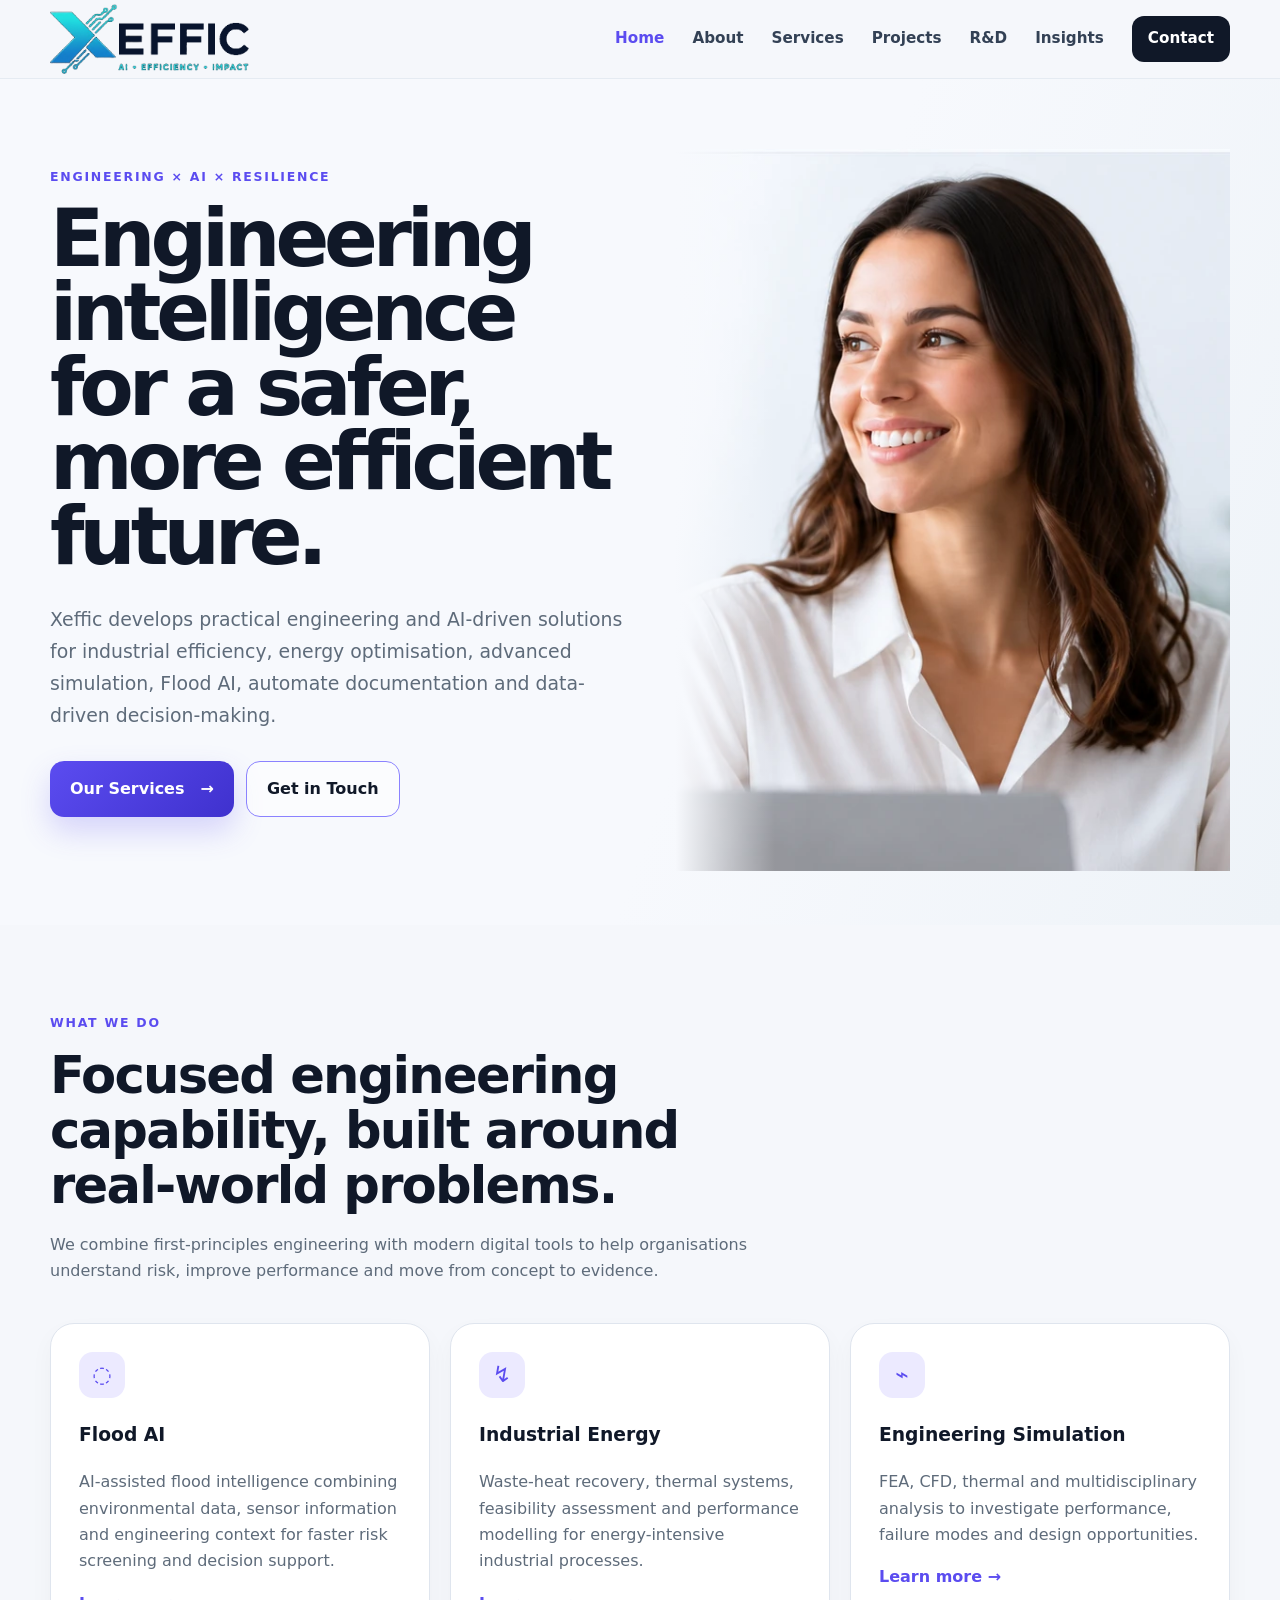
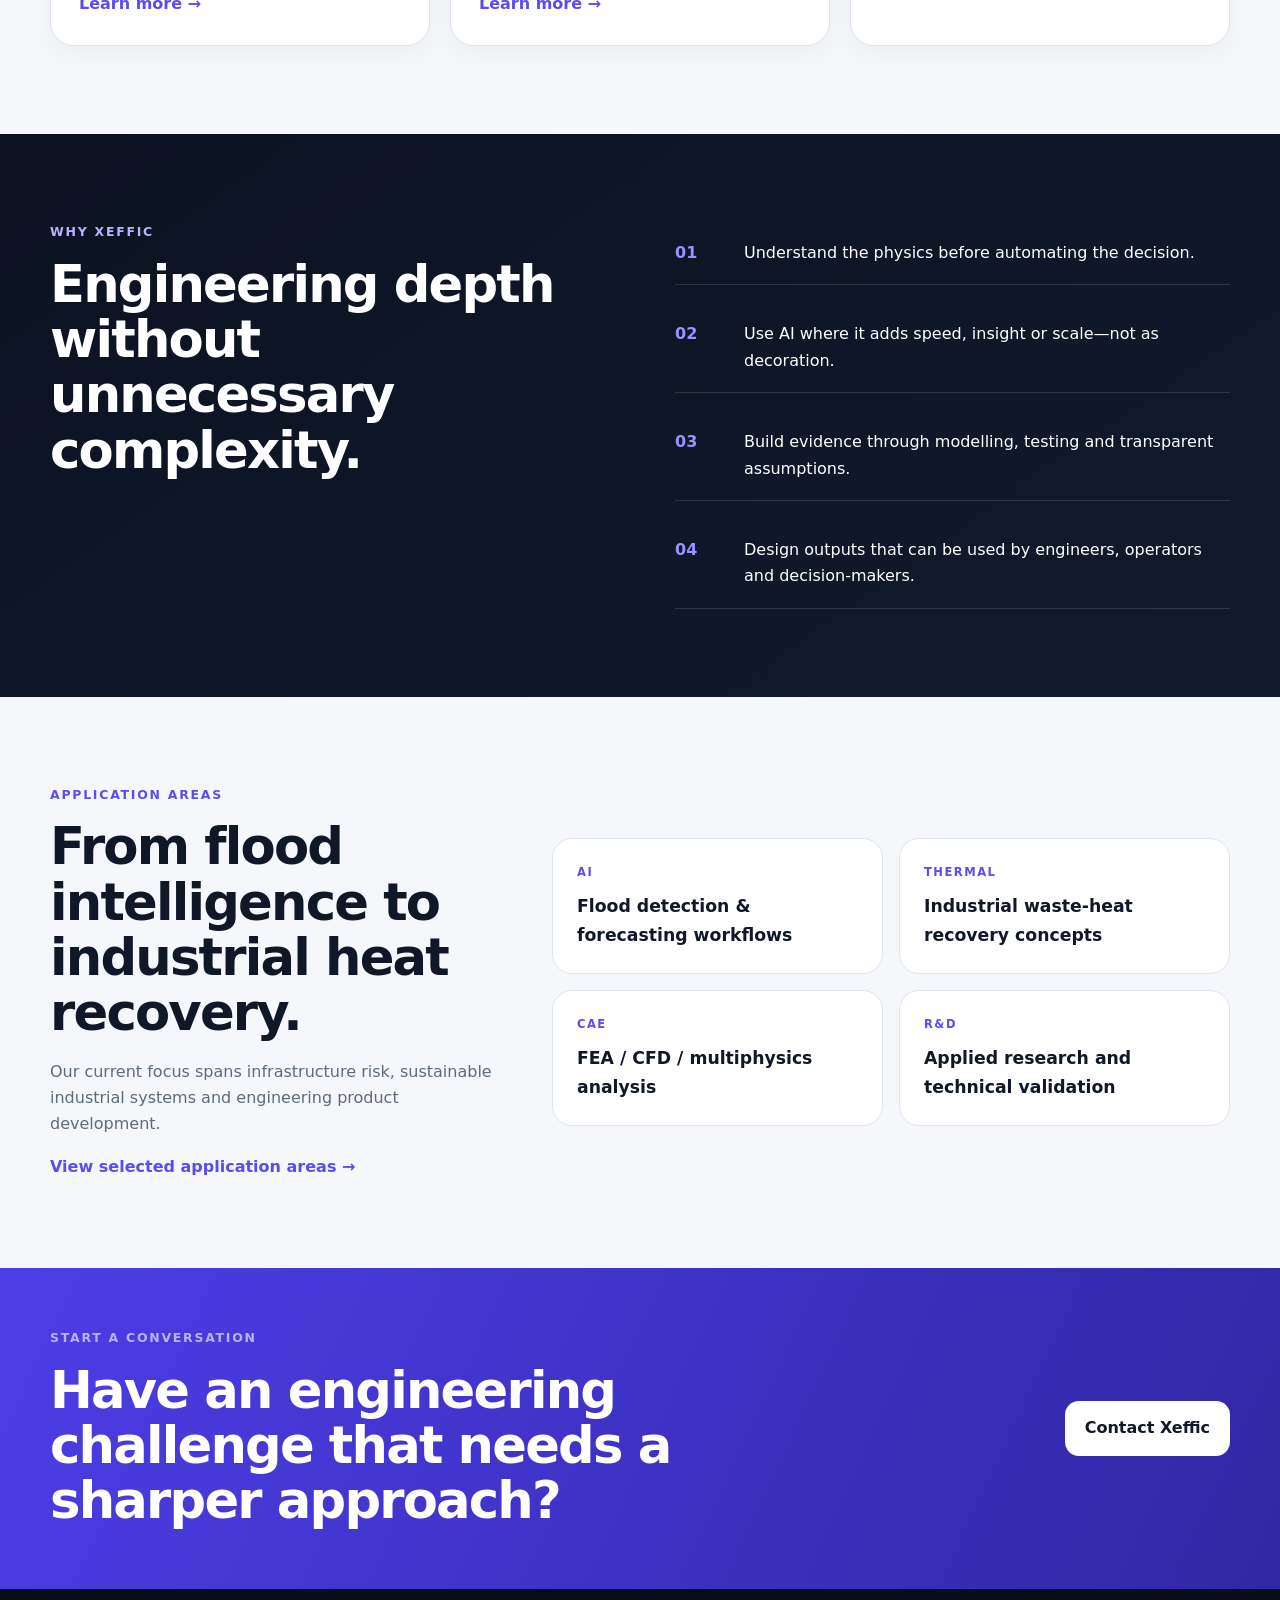
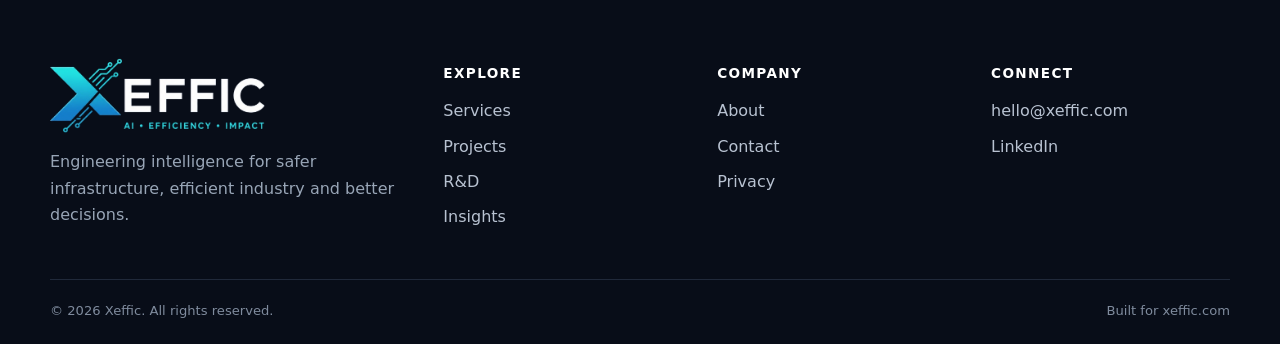
==== commit d1918184: "Add files via upload" ====
--- a/index.html
+++ b/index.html
@@ -1,18 +1,178 @@
-<!doctype html><html lang="en"><head><meta charset="utf-8"><meta name="viewport" content="width=device-width,initial-scale=1"><title>Xeffic | Engineering Intelligence for Industry</title><meta name="description" content="Xeffic develops practical engineering solutions across Manufacturing AI, industrial energy efficiency, simulation, data-driven decision support and Flood AI."><meta name="robots" content="index,follow"><link rel="stylesheet" href="styles.css"><script defer src="main.js"></script></head><body data-page="home"><header class="site-header"><div class="container navbar"><a class="logo-link" href="index.html"><img class="logo-img" data-site-image="logo" src="/media/xeffic-logo-web.png" alt="Xeffic - AI, Efficiency, Impact"></a><button class="menu" aria-label="Open menu">☰</button><nav class="nav-links"><a href="manufacturing-ai.html">Manufacturing AI</a><a href="services.html#energy">Industrial Energy</a><a href="services.html#simulation">Simulation</a><a href="flood-ai.html">Flood AI</a><a href="about.html">About Us</a><a class="nav-cta" data-site-text="nav_cta_label" href="contact.html">Discuss a Challenge →</a></nav></div></header><main><section class="home"><div class="container">
-<article class="hero"><div class="hero-copy"><div class="pill" data-page-text="hero.pill">Engineering · AI · Industry</div><h1><span data-page-text="hero.title">Engineering intelligence for a</span><br><span class="blue" data-page-text="hero.highlight">safer, more efficient future.</span></h1><div class="hero-actions"><a class="btn btn-primary" data-page-link="hero.primary_href" data-page-text="hero.primary_label" href="contact.html">Discuss a Challenge →</a><a class="btn btn-secondary" data-page-link="hero.secondary_href" data-page-text="hero.secondary_label" href="services.html">Explore Services →</a></div></div><div class="hero-media"><img data-page-image="hero.image" data-page-alt="hero.image_alt" src="/media/hero-woman.png" alt="Smiling professional woman working with a laptop"></div></article>
+<!DOCTYPE html>
 
-<div class="services-grid">
-<a class="service-card manufacturing cms-image-card" data-page-link="services.manufacturing.link" href="manufacturing-ai.html"><div class="service-num"><span class="num" data-page-text="services.manufacturing.number">01</span> <span data-page-text="services.manufacturing.kicker">Manufacturing AI</span></div><h2 data-page-text="services.manufacturing.title">Smarter Operations. Stronger Performance.</h2><p data-page-text="services.manufacturing.description">AI-assisted solutions that streamline engineering workflows, surface insight and reduce repetitive technical work.</p><span class="learn" data-page-text="services.manufacturing.link_label">Learn More →</span><img class="cms-service-image" data-page-optional-image="services.manufacturing.image" data-page-alt="services.manufacturing.image_alt" hidden><div class="visual-area cms-default-visual"><div class="factory-line"></div><div class="dashboard-grid"><div class="dash">AI Insights<strong>18 <small>Low Risk</small></strong></div><div class="dash">Production Efficiency<div class="gauge"></div></div><div class="dash">Predictive Maintenance<div class="linechart"></div></div><div class="dash">Top Recommendations<strong style="font-size:.58rem">Review · Inspect · Optimise</strong></div></div></div></a>
-<a id="energy" class="service-card energy cms-image-card" data-page-link="services.energy.link" href="services.html#energy"><div class="service-num"><span class="num" data-page-text="services.energy.number">02</span> <span data-page-text="services.energy.kicker">Industrial Energy</span></div><h2 data-page-text="services.energy.title">Optimize Energy. Reduce Cost. Lower Impact.</h2><p data-page-text="services.energy.description">Engineering-led energy efficiency, waste-heat recovery and thermal optimisation for industrial operations.</p><span class="learn" data-page-text="services.energy.link_label">Learn More →</span><img class="cms-service-image" data-page-optional-image="services.energy.image" data-page-alt="services.energy.image_alt" hidden><div class="visual-area cms-default-visual"><div class="energy-plant"><span class="tower t1"></span><span class="tower t2"></span><span class="tower t3"></span><span class="pipe"></span></div><div class="energy-stats"><div class="energy-stat">Recovery opportunity<strong>Thermal</strong></div><div class="energy-stat">Decision support<strong>Evidence-led</strong></div></div></div></a>
-<a id="simulation" class="service-card simulation cms-image-card" data-page-link="services.simulation.link" href="services.html#simulation"><div class="service-num"><span class="num" data-page-text="services.simulation.number">03</span> <span data-page-text="services.simulation.kicker">Simulation</span></div><h2 data-page-text="services.simulation.title">Model Today. Engineer Tomorrow.</h2><p data-page-text="services.simulation.description">FEA, CFD and thermal modelling to test, validate and improve designs before expensive physical changes.</p><span class="learn" data-page-text="services.simulation.link_label">Learn More →</span><img class="cms-service-image" data-page-optional-image="services.simulation.image" data-page-alt="services.simulation.image_alt" hidden><div class="visual-area cms-default-visual"><div class="motor"><span class="cap"></span><span class="body"></span><span class="shaft"></span><span class="base"></span></div><span class="scale"></span></div></a>
-<a class="service-card flood cms-image-card" data-page-link="services.flood.link" href="flood-ai.html"><div class="service-num"><span class="num" data-page-text="services.flood.number">04</span> <span data-page-text="services.flood.kicker">Flood AI</span></div><h2 data-page-text="services.flood.title">Anticipate. Prepare. Protect.</h2><p data-page-text="services.flood.description">AI-assisted flood intelligence using weather, terrain, satellite, sensor and infrastructure data to support earlier decisions.</p><span class="learn" data-page-text="services.flood.link_label">Learn More →</span><img class="cms-service-image" data-page-optional-image="services.flood.image" data-page-alt="services.flood.image_alt" hidden><div class="visual-area cms-default-visual"><div class="map-bg"></div><div class="risk-card">Flood Risk Index<strong>High Risk</strong><span>Affected assets · Priority areas</span><span class="risk-score">87</span></div></div></a>
+<html lang="en">
+<head>
+<meta charset="utf-8"/>
+<meta content="width=device-width, initial-scale=1" name="viewport"/>
+<title>Xeffic | Engineering Intelligence, Flood AI &amp; Sustainable Technology</title>
+<meta content="Xeffic develops practical engineering and AI-driven solutions for industrial efficiency, energy optimisation, advanced simulation, Flood AI, automate documentation and data-driven decision-making." name="description"/>
+<meta content="index,follow" name="robots"/>
+<link href="https://xeffic.com/" rel="canonical"/>
+<meta content="Xeffic | Engineering Intelligence, Flood AI &amp; Sustainable Technology" property="og:title"/>
+<meta content="Xeffic develops practical engineering and AI-driven solutions for industrial efficiency, energy optimisation, advanced simulation, Flood AI, automate documentation and data-driven decision-making." property="og:description"/>
+<meta content="website" property="og:type"/>
+<meta content="https://xeffic.com/" property="og:url"/>
+<meta content="Xeffic" property="og:site_name"/>
+<meta content="website" property="og:type"/>
+<meta content="https://xeffic.com/" property="og:url"/>
+<meta content="Xeffic" property="og:site_name"/>
+<meta content="https://xeffic.com/assets/img/xeffic-logo-dark.png" property="og:image"/>
+<meta content="https://xeffic.com/assets/img/xeffic-logo-dark.png" property="og:image:secure_url"/>
+<meta content="image/png" property="og:image:type"/>
+<meta content="Xeffic logo" property="og:image:alt"/>
+<meta content="summary_large_image" name="twitter:card"/>
+<meta content="https://xeffic.com/assets/img/xeffic-logo-dark.png" name="twitter:image"/>
+<meta content="summary_large_image" name="twitter:card"/>
+<link href="assets/img/favicon.png" rel="icon" type="image/png"/>
+<link href="assets/css/styles.css" rel="stylesheet"/>
+<script defer="" src="assets/js/main.js"></script>
+<script type="application/ld+json">
+  {
+    "@context":"https://schema.org",
+    "@type":"Organization",
+    "name":"Xeffic",
+    "url":"https://xeffic.com",
+    "email":"hello@xeffic.com",
+    "description":"Engineering intelligence focused on Flood AI, industrial efficiency, simulation and sustainable technology."
+  }
+  </script>
+<script defer="True" src="assets/js/cms-content.js"></script></head>
+<body data-cms-page="home">
+<a class="skip-link" href="#content">Skip to content</a>
+<header class="site-header">
+<div class="container nav-wrap">
+<a aria-label="Xeffic home" class="brand brand-logo" href="index.html">
+<img alt="Xeffic – AI, Efficiency, Impact" src="assets/img/xeffic-logo-light.png"/>
+</a>
+<button aria-controls="main-nav" aria-expanded="false" aria-label="Open menu" class="menu-toggle">
+<span></span><span></span><span></span>
+</button>
+<nav aria-label="Primary" class="main-nav" id="main-nav">
+<a href="index.html">Home</a>
+<a href="about.html">About</a>
+<a href="services.html">Services</a>
+<a href="projects.html">Projects</a>
+<a href="research.html">R&amp;D</a>
+<a href="insights.html">Insights</a>
+<a class="nav-cta" href="contact.html">Contact</a>
+</nav>
 </div>
-
-<section class="home-section audiences-section"><img class="section-wide-image" data-page-optional-image="audiences.section_image" hidden><div class="section-heading compact-heading"><div class="section-kicker" data-page-text="audiences.kicker">Who we help</div><h2 data-page-text="audiences.title">Engineering and AI for organisations with real operational challenges.</h2><p data-page-text="audiences.description">Focused support for teams that need stronger technical decisions, better efficiency and practical digital tools.</p></div><div class="audience-grid" id="audienceGrid"></div></section>
-
-<section class="home-section approach-section"><div class="approach-copy"><img class="section-inline-image" data-page-optional-image="approach.image" hidden><div class="section-kicker" data-page-text="approach.kicker">How we work</div><h2 data-page-text="approach.title">Start with the engineering problem. Use AI where it adds value.</h2><p data-page-text="approach.description">Xeffic focuses on targeted problems with a clear technical or operational outcome — not technology for its own sake.</p><a class="simple-link" data-page-link="approach.link_href" data-page-text="approach.link_label" href="about.html">Our approach →</a></div><div class="approach-steps" id="approachSteps"></div></section>
-
-<section class="home-cta cms-bg-section" data-page-bg="cta.image"><div><span class="section-kicker light" data-page-text="cta.kicker">Start with one challenge</span><h2 data-page-text="cta.title">What is costing your team time, energy or confidence?</h2><p data-page-text="cta.description">Tell us the problem. We can help identify whether engineering analysis, simulation or AI is the right next step.</p></div><a class="cta-button" data-page-link="cta.button_href" data-page-text="cta.button_label" href="contact.html">Discuss a Challenge →</a></section>
-
-<div class="lower-grid"><section class="sustain"><img data-page-image="sustain.image" src="/media/growth-plant.svg" alt="Green plant"><div><h3 data-page-text="sustain.title">Engineering a sustainable future.</h3><p data-page-text="sustain.description">We combine engineering analysis with artificial intelligence to solve real industrial and infrastructure challenges and create lasting technical value.</p><div class="capabilities" id="sustainTags"></div></div></section><section class="industry-band cms-bg-section" data-page-bg="industry.image"><div class="shield">◇</div><div><h3 data-page-text="industry.title">Built for industry collaboration</h3><p data-page-text="industry.description">Focused pilots, engineering evidence and practical solutions designed around real operational problems.</p></div></section></div>
-</div></section></main><footer><div class="container footer-grid"><div><img class="footer-logo" data-site-image="logo" src="/media/xeffic-logo-web.png" alt="Xeffic"><p data-site-text="footer_description">AI solutions for engineering and industry — focused on practical technical challenges, measurable efficiency and resilient decision-making.</p></div><div><strong>Capabilities</strong><a href="manufacturing-ai.html">Manufacturing AI</a><a href="services.html#energy">Industrial Energy</a><a href="services.html#simulation">Simulation</a><a href="flood-ai.html">Flood AI</a></div><div><strong>Company</strong><a href="about.html">About Us</a><a href="contact.html">Contact</a></div><div><strong>Contact</strong><a data-site-email="info_email" href="mailto:info@xeffic.com">info@xeffic.com</a><a data-site-email="direct_email" href="mailto:hirbod@xeffic.com">hirbod@xeffic.com</a><a data-site-link="website" href="https://xeffic.com">xeffic.com</a></div></div><div class="container footer-bottom"><span>© <span id="year"></span> Xeffic</span><span data-site-text="footer_tagline">AI · Efficiency · Impact</span></div></footer></body></html>+</header>
+<main id="content">
+<section class="hero hero-photo-layout" data-cms-section="hero">
+<div class="container hero-grid">
+<div class="hero-copy reveal">
+<div class="eyebrow">ENGINEERING × AI × RESILIENCE</div>
+<h1>Engineering intelligence for a safer, more efficient future.</h1>
+<p class="hero-lead">Xeffic develops practical engineering and AI-driven solutions for industrial efficiency, energy optimisation, advanced simulation, Flood AI, automate documentation and data-driven decision-making.</p>
+<div class="hero-actions">
+<a class="btn btn-primary" href="services.html">Our Services <span aria-hidden="true">→</span></a>
+<a class="btn btn-secondary" href="contact.html">Get in Touch</a>
+</div>
+</div>
+<div class="hero-photo reveal delay-1">
+<img alt="Engineering professional working with a laptop and looking toward the Xeffic message" data-cms-primary-image="true" src="assets/img/hero-woman.webp"/>
+</div>
+</div>
+</section>
+<section class="section" data-cms-section="what-we-do">
+<div class="container">
+<div class="section-head reveal">
+<div class="eyebrow">WHAT WE DO</div>
+<h2>Focused engineering capability, built around real-world problems.</h2>
+<p>We combine first-principles engineering with modern digital tools to help organisations understand risk, improve performance and move from concept to evidence.</p>
+</div>
+<div class="cards cards-3">
+<article class="card feature-card reveal" data-cms-card="what-we-do-card-1">
+<div class="icon">◌</div>
+<h3>Flood AI</h3>
+<p>AI-assisted flood intelligence combining environmental data, sensor information and engineering context for faster risk screening and decision support.</p>
+<a href="services.html#flood-ai">Learn more →</a>
+</article>
+<article class="card feature-card reveal delay-1" data-cms-card="what-we-do-card-2">
+<div class="icon">↯</div>
+<h3>Industrial Energy</h3>
+<p>Waste-heat recovery, thermal systems, feasibility assessment and performance modelling for energy-intensive industrial processes.</p>
+<a href="services.html#energy">Learn more →</a>
+</article>
+<article class="card feature-card reveal delay-2" data-cms-card="what-we-do-card-3">
+<div class="icon">⌁</div>
+<h3>Engineering Simulation</h3>
+<p>FEA, CFD, thermal and multidisciplinary analysis to investigate performance, failure modes and design opportunities.</p>
+<a href="services.html#simulation">Learn more →</a>
+</article>
+</div>
+</div>
+</section>
+<section class="section section-dark" data-cms-section="engineering-depth-without-unnecessary-complexity">
+<div class="container split">
+<div class="reveal">
+<div class="eyebrow light">WHY XEFFIC</div>
+<h2>Engineering depth without unnecessary complexity.</h2>
+</div>
+<div class="principles reveal delay-1">
+<div data-cms-item="engineering-depth-without-unnecessary-complexity-item-1"><strong>01</strong><span>Understand the physics before automating the decision.</span></div>
+<div data-cms-item="engineering-depth-without-unnecessary-complexity-item-2"><strong>02</strong><span>Use AI where it adds speed, insight or scale—not as decoration.</span></div>
+<div data-cms-item="engineering-depth-without-unnecessary-complexity-item-3"><strong>03</strong><span>Build evidence through modelling, testing and transparent assumptions.</span></div>
+<div data-cms-item="engineering-depth-without-unnecessary-complexity-item-4"><strong>04</strong><span>Design outputs that can be used by engineers, operators and decision-makers.</span></div>
+</div>
+</div>
+</section>
+<section class="section" data-cms-section="from-flood-intelligence-to-industrial-heat-recov">
+<div class="container project-highlight">
+<div class="reveal">
+<div class="eyebrow">APPLICATION AREAS</div>
+<h2>From flood intelligence to industrial heat recovery.</h2>
+<p>Our current focus spans infrastructure risk, sustainable industrial systems and engineering product development.</p>
+<a class="text-link" href="projects.html">View selected application areas →</a>
+</div>
+<div class="metric-grid reveal delay-1">
+<div class="metric" data-cms-item="from-flood-intelligence-to-industrial-heat-recov-item-1"><span>AI</span><strong>Flood detection &amp; forecasting workflows</strong></div>
+<div class="metric" data-cms-item="from-flood-intelligence-to-industrial-heat-recov-item-2"><span>THERMAL</span><strong>Industrial waste-heat recovery concepts</strong></div>
+<div class="metric" data-cms-item="from-flood-intelligence-to-industrial-heat-recov-item-3"><span>CAE</span><strong>FEA / CFD / multiphysics analysis</strong></div>
+<div class="metric" data-cms-item="from-flood-intelligence-to-industrial-heat-recov-item-4"><span>R&amp;D</span><strong>Applied research and technical validation</strong></div>
+</div>
+</div>
+</section>
+<section class="cta-band" data-cms-section="cta">
+<div class="container cta-wrap reveal">
+<div>
+<div class="eyebrow light">START A CONVERSATION</div>
+<h2>Have an engineering challenge that needs a sharper approach?</h2>
+</div>
+<a class="btn btn-light" href="contact.html">Contact Xeffic</a>
+</div>
+</section>
+</main>
+<footer class="site-footer">
+<div class="container footer-grid">
+<div>
+<a class="brand footer-brand brand-logo" href="index.html"><img alt="Xeffic – AI, Efficiency, Impact" src="assets/img/xeffic-logo-dark.png"/></a>
+<p>Engineering intelligence for safer infrastructure, efficient industry and better decisions.</p>
+</div>
+<div>
+<h3>Explore</h3>
+<a href="services.html">Services</a>
+<a href="projects.html">Projects</a>
+<a href="research.html">R&amp;D</a>
+<a href="insights.html">Insights</a>
+</div>
+<div>
+<h3>Company</h3>
+<a href="about.html">About</a>
+<a href="contact.html">Contact</a>
+<a href="privacy.html">Privacy</a>
+</div>
+<div>
+<h3>Connect</h3>
+<a href="mailto:hello@xeffic.com">hello@xeffic.com</a>
+<a href="https://www.linkedin.com/" rel="noopener" target="_blank">LinkedIn</a>
+</div>
+</div>
+<div class="container footer-bottom">
+<span>© <span id="year"></span> Xeffic. All rights reserved.</span>
+<span>Built for xeffic.com</span>
+</div>
+</footer>
+</body>
+</html>
--- a/assets/css/styles.css
+++ b/assets/css/styles.css
@@ -0,0 +1,263 @@
+
+:root{
+  --bg:#f5f7fb;
+  --surface:#ffffff;
+  --ink:#101828;
+  --muted:#5e6b7a;
+  --line:#dfe5ee;
+  --brand:#5b4cf0;
+  --brand2:#7d73ff;
+  --accent:#12b886;
+  --dark:#0c1220;
+  --dark2:#111a2d;
+  --max:1180px;
+  --radius:24px;
+  --shadow:0 20px 50px rgba(16,24,40,.08);
+}
+*{box-sizing:border-box}
+html{scroll-behavior:smooth}
+body{margin:0;font-family:Inter,ui-sans-serif,system-ui,-apple-system,BlinkMacSystemFont,"Segoe UI",sans-serif;background:var(--bg);color:var(--ink);line-height:1.65}
+a{color:inherit}
+img,svg{max-width:100%}
+.container{width:min(calc(100% - 40px),var(--max));margin:auto}
+.narrow{max-width:830px}
+.skip-link{position:absolute;left:-999px;top:10px;background:#fff;padding:10px;z-index:100}
+.skip-link:focus{left:10px}
+
+.site-header{position:sticky;top:0;z-index:50;background:rgba(245,247,251,.86);backdrop-filter:blur(18px);border-bottom:1px solid rgba(223,229,238,.7)}
+.nav-wrap{height:78px;display:flex;align-items:center;justify-content:space-between}
+.brand{display:inline-flex;align-items:center;gap:10px;text-decoration:none;font-weight:900;letter-spacing:.08em}
+.brand-mark{display:grid;place-items:center;width:38px;height:38px;border-radius:12px;background:linear-gradient(135deg,var(--brand),#3327c8);color:#fff;font-weight:900;box-shadow:0 10px 24px rgba(91,76,240,.25)}
+.brand-text{font-size:1rem}
+.main-nav{display:flex;align-items:center;gap:28px}
+.main-nav a{text-decoration:none;font-weight:650;color:#334155;font-size:.95rem}
+.main-nav a:hover{color:var(--brand)}
+.main-nav .nav-cta{padding:10px 16px;background:var(--ink);color:#fff;border-radius:12px}
+.menu-toggle{display:none;background:none;border:0;padding:8px}
+.menu-toggle span{display:block;width:25px;height:2px;background:#111;margin:5px}
+
+.hero{padding:84px 0 72px;overflow:hidden}
+.hero-grid{display:grid;grid-template-columns:1.06fr .94fr;align-items:center;gap:54px}
+.eyebrow{font-size:.78rem;letter-spacing:.14em;font-weight:800;color:var(--brand);margin-bottom:14px}
+.eyebrow.light{color:#b9b3ff}
+.hero h1,.page-hero h1{font-size:clamp(2.7rem,6vw,5.4rem);line-height:.98;letter-spacing:-.055em;margin:0 0 24px}
+.hero-lead,.page-hero p{font-size:1.15rem;color:var(--muted);max-width:760px}
+.hero-actions{display:flex;gap:12px;flex-wrap:wrap;margin:30px 0}
+.btn{display:inline-flex;align-items:center;justify-content:center;border:0;border-radius:14px;padding:14px 20px;font-weight:800;text-decoration:none;cursor:pointer;transition:.25s}
+.btn-primary{background:linear-gradient(135deg,var(--brand),#3f31ce);color:#fff;box-shadow:0 14px 30px rgba(91,76,240,.22)}
+.btn-primary:hover{transform:translateY(-2px)}
+.btn-secondary{background:#fff;border:1px solid var(--line)}
+.btn-light{background:#fff;color:#111827}
+.trust-row{display:flex;gap:22px;flex-wrap:wrap;color:#64748b;font-size:.85rem;font-weight:650}
+.trust-row span::before{content:"✓";color:var(--accent);margin-right:7px}
+
+.hero-visual{min-height:520px;position:relative;border-radius:38px;background:linear-gradient(145deg,#10182a,#0b1020);box-shadow:0 40px 80px rgba(12,18,32,.25);overflow:hidden}
+.hero-lines{position:absolute;inset:0;width:100%;height:100%}
+.hero-lines path{fill:none;stroke:rgba(165,156,255,.42);stroke-width:2}
+.hero-lines circle{fill:#9b91ff}
+.orb{position:absolute;border-radius:50%;filter:blur(2px)}
+.orb-a{width:270px;height:270px;background:radial-gradient(circle,#6e5df5,transparent 68%);top:-60px;right:-40px;opacity:.55}
+.orb-b{width:250px;height:250px;background:radial-gradient(circle,#0dbb91,transparent 70%);bottom:-80px;left:-70px;opacity:.28}
+.signal-card{position:absolute;width:215px;padding:18px;background:rgba(255,255,255,.09);border:1px solid rgba(255,255,255,.15);backdrop-filter:blur(12px);border-radius:18px;color:white;box-shadow:0 20px 40px rgba(0,0,0,.2)}
+.signal-card strong,.signal-card small{display:block}
+.signal-card strong{font-size:1.02rem;margin:3px 0}
+.signal-card small{color:#cbd5e1}
+.signal-label{font-size:.68rem;letter-spacing:.12em;color:#a7f3d0;font-weight:800}
+.signal-card-a{top:70px;left:35px}
+.signal-card-b{right:35px;top:225px}
+.signal-card-c{left:75px;bottom:55px}
+
+.section{padding:88px 0}
+.section-soft{background:#eef2f7}
+.section-dark{background:linear-gradient(145deg,var(--dark),var(--dark2));color:#fff}
+.section-head{max-width:760px;margin-bottom:38px}
+.section h2,.cta-band h2{font-size:clamp(2rem,4vw,3.3rem);line-height:1.08;letter-spacing:-.035em;margin:0 0 18px}
+.section-head p,.section p{color:var(--muted)}
+.section-dark p{color:#cbd5e1}
+.cards{display:grid;gap:20px}
+.cards-2{grid-template-columns:repeat(2,1fr)}
+.cards-3{grid-template-columns:repeat(3,1fr)}
+.cards-4{grid-template-columns:repeat(4,1fr)}
+.card{background:var(--surface);border:1px solid var(--line);border-radius:var(--radius);padding:28px;box-shadow:0 10px 25px rgba(16,24,40,.035)}
+.card h3{margin-top:0}
+.feature-card .icon{width:46px;height:46px;display:grid;place-items:center;border-radius:14px;background:#eceaff;color:var(--brand);font-size:1.4rem;margin-bottom:22px}
+.feature-card a,.text-link{font-weight:800;color:var(--brand);text-decoration:none}
+.split{display:grid;grid-template-columns:1fr 1fr;gap:70px;align-items:start}
+.principles{display:grid;gap:18px}
+.principles div{display:grid;grid-template-columns:54px 1fr;gap:15px;padding:18px 0;border-bottom:1px solid rgba(255,255,255,.13)}
+.principles strong{color:#9b91ff}
+.project-highlight{display:grid;grid-template-columns:.8fr 1.2fr;gap:50px;align-items:center}
+.metric-grid{display:grid;grid-template-columns:repeat(2,1fr);gap:16px}
+.metric{background:#fff;border:1px solid var(--line);border-radius:20px;padding:24px}
+.metric span{display:block;font-size:.72rem;font-weight:800;letter-spacing:.13em;color:var(--brand);margin-bottom:10px}
+.metric strong{font-size:1.08rem}
+.cta-band{background:linear-gradient(115deg,#4c3ee7,#3027a4);color:white;padding:60px 0}
+.cta-wrap{display:flex;justify-content:space-between;align-items:center;gap:30px}
+.cta-band h2{margin:0;max-width:760px}
+.page-hero{padding:80px 0 56px}
+.page-hero.compact-hero{padding-bottom:24px}
+.page-hero h1{font-size:clamp(2.6rem,5.2vw,4.8rem)}
+.statement-card{background:linear-gradient(145deg,#fff,#f0efff)}
+.kicker,.tag{font-size:.72rem;font-weight:800;letter-spacing:.12em;color:var(--brand)}
+.big-quote{font-size:1.7rem!important;color:var(--ink)!important;line-height:1.3}
+.two-col-list{display:grid;grid-template-columns:.85fr 1.15fr;gap:80px}
+.check-list{padding:0;margin:0;list-style:none;display:grid;gap:13px}
+.check-list li{position:relative;padding-left:30px}
+.check-list li::before{content:"✓";position:absolute;left:0;color:var(--accent);font-weight:900}
+.check-list.compact{margin-top:18px;grid-template-columns:repeat(2,minmax(0,1fr))}
+.service-list{display:grid;gap:22px}
+.service-row{display:grid;grid-template-columns:92px 1fr;gap:28px;background:#fff;border:1px solid var(--line);border-radius:28px;padding:34px}
+.service-number{font-size:2.5rem;font-weight:900;color:#d7d3ff;line-height:1}
+.service-row h2{font-size:2rem}
+.project-card h2,.insight-card h2{font-size:1.65rem}
+.project-meta{display:flex;gap:8px;flex-wrap:wrap;margin-top:18px}
+.project-meta span{font-size:.78rem;background:#f1f4f8;padding:7px 10px;border-radius:999px;color:#536174}
+.process{margin:0;padding:0;list-style:none;display:grid;gap:0}
+.process li{display:grid;grid-template-columns:110px 1fr;gap:20px;padding:20px 0;border-bottom:1px solid var(--line)}
+.process strong{color:var(--brand)}
+.theme-list{display:grid;gap:0;border-top:1px solid var(--line)}
+.theme-list div{display:grid;grid-template-columns:55px 1fr;gap:14px;padding:20px 0;border-bottom:1px solid var(--line)}
+.theme-list span{color:var(--brand);font-weight:800}
+.research-panel{display:grid;grid-template-columns:.9fr 1.1fr;gap:50px;align-items:start}
+.dark-cards .card{background:rgba(255,255,255,.06);border-color:rgba(255,255,255,.13);color:#fff}
+.dark-cards p{color:#cbd5e1}
+.publication-card span{display:block;font-size:.78rem;color:var(--brand);font-weight:800;margin-bottom:12px}
+.publication-card a{font-weight:800;color:var(--brand);text-decoration:none}
+.insight-card{min-height:290px;display:flex;flex-direction:column}
+.insight-card p{flex:1}
+.coming{font-size:.8rem;color:#8592a3}
+.contact-grid{display:grid;grid-template-columns:.8fr 1.2fr;gap:60px}
+.contact-email{display:inline-block;font-size:1.8rem;font-weight:900;color:var(--brand);margin:12px 0 30px;text-decoration:none}
+.contact-note{display:grid;gap:7px;border-left:3px solid var(--brand);padding-left:18px;color:var(--muted);max-width:450px}
+.contact-form{display:grid;gap:17px}
+.contact-form label{display:grid;gap:7px;font-weight:700}
+input,select,textarea{width:100%;font:inherit;padding:13px 14px;border:1px solid #ccd4df;border-radius:12px;background:#fbfcfe}
+input:focus,select:focus,textarea:focus{outline:3px solid rgba(91,76,240,.14);border-color:var(--brand)}
+.form-note{font-size:.82rem!important;margin:0}
+.legal h2{font-size:1.55rem;margin-top:34px}
+.legal-note{padding:18px;background:#fff4d6;border-radius:14px}
+
+.site-footer{background:#080d18;color:#d8dee9;padding:60px 0 22px}
+.footer-grid{display:grid;grid-template-columns:1.5fr repeat(3,1fr);gap:35px}
+.footer-grid h3{color:#fff;font-size:.85rem;text-transform:uppercase;letter-spacing:.1em}
+.footer-grid a{display:block;text-decoration:none;color:#b8c2d1;margin:9px 0}
+.footer-grid p{max-width:360px;color:#98a5b6}
+.footer-brand{color:#fff}
+.footer-bottom{border-top:1px solid #20293a;margin-top:35px;padding-top:20px;display:flex;justify-content:space-between;color:#7f8b9d;font-size:.82rem}
+
+.reveal{opacity:0;transform:translateY(18px);transition:opacity .7s ease,transform .7s ease}
+.reveal.visible{opacity:1;transform:none}
+.delay-1{transition-delay:.08s}.delay-2{transition-delay:.16s}.delay-3{transition-delay:.24s}
+
+@media (max-width:980px){
+  .hero-grid,.split,.project-highlight,.research-panel,.contact-grid,.two-col-list{grid-template-columns:1fr}
+  .hero-visual{min-height:460px}
+  .cards-4{grid-template-columns:repeat(2,1fr)}
+  .main-nav{position:absolute;left:20px;right:20px;top:72px;background:white;border:1px solid var(--line);border-radius:18px;padding:18px;display:none;flex-direction:column;align-items:stretch;box-shadow:var(--shadow)}
+  .main-nav.open{display:flex}
+  .menu-toggle{display:block}
+}
+@media (max-width:700px){
+  .container{width:min(calc(100% - 26px),var(--max))}
+  .hero{padding-top:50px}
+  .hero h1,.page-hero h1{font-size:2.8rem}
+  .cards-2,.cards-3,.cards-4,.metric-grid{grid-template-columns:1fr}
+  .service-row{grid-template-columns:1fr;padding:24px}
+  .service-number{font-size:1.8rem}
+  .check-list.compact{grid-template-columns:1fr}
+  .cta-wrap{align-items:flex-start;flex-direction:column}
+  .footer-grid{grid-template-columns:1fr 1fr}
+  .footer-grid>div:first-child{grid-column:1/-1}
+  .footer-bottom{flex-direction:column;gap:7px}
+  .hero-visual{min-height:420px}
+  .signal-card{width:180px;padding:14px}
+  .signal-card-a{left:18px;top:50px}
+  .signal-card-b{right:18px;top:200px}
+  .signal-card-c{left:34px;bottom:35px}
+}
+@media (prefers-reduced-motion:reduce){
+  *{scroll-behavior:auto!important}
+  .reveal{opacity:1;transform:none;transition:none}
+}
+
+/* 2026 homepage visual refresh */
+.hero-photo-layout{
+  padding:70px 0 54px;
+  background:linear-gradient(110deg,#f7f9fd 0%,#f7f9fd 58%,#eef3f8 100%);
+}
+.hero-photo-layout .hero-grid{
+  grid-template-columns:1.02fr .98fr;
+  gap:48px;
+  min-height:650px;
+}
+.hero-photo-layout .hero-copy{padding:18px 0 24px}
+.hero-photo-layout .hero-copy h1{
+  max-width:760px;
+  font-size:clamp(3.4rem,6.2vw,6.1rem);
+  line-height:.94;
+  letter-spacing:-.065em;
+  margin-bottom:28px;
+}
+.hero-photo-layout .hero-lead{
+  max-width:720px;
+  font-size:1.18rem;
+  line-height:1.7;
+}
+.hero-photo-layout .hero-actions{margin-top:30px}
+.hero-photo-layout .btn-primary{gap:16px;min-width:170px}
+.hero-photo-layout .btn-secondary{min-width:145px;border-color:#8b82ff;background:rgba(255,255,255,.55)}
+.hero-photo{
+  align-self:stretch;
+  min-height:620px;
+  overflow:hidden;
+  border-radius:0;
+  position:relative;
+}
+.hero-photo::before{
+  content:"";
+  position:absolute;
+  inset:0 auto 0 0;
+  width:18%;
+  z-index:2;
+  pointer-events:none;
+  background:linear-gradient(90deg,#f7f9fd,rgba(247,249,253,0));
+}
+.hero-photo img{
+  width:100%;
+  height:100%;
+  object-fit:cover;
+  object-position:52% center;
+  display:block;
+}
+.main-nav a:first-child{color:var(--brand)}
+@media (max-width:980px){
+  .hero-photo-layout .hero-grid{grid-template-columns:1fr;min-height:auto;gap:24px}
+  .hero-photo-layout .hero-copy h1{font-size:clamp(3rem,9vw,5rem)}
+  .hero-photo{min-height:520px;border-radius:28px}
+  .hero-photo::before{display:none}
+}
+@media (max-width:700px){
+  .hero-photo-layout{padding:44px 0 38px}
+  .hero-photo-layout .hero-copy h1{font-size:3.25rem}
+  .hero-photo-layout .hero-lead{font-size:1.04rem}
+  .hero-photo{min-height:430px}
+}
+
+/* Xeffic logo refresh */
+.brand-logo{gap:0;line-height:0}
+.brand-logo img{display:block;width:230px;height:auto;max-height:70px;object-fit:contain;object-position:left center}
+.footer-brand.brand-logo img{width:215px;max-height:76px}
+@media (max-width:700px){
+  .brand-logo img{width:180px;max-height:58px}
+  .footer-brand.brand-logo img{width:190px}
+}
+
+
+/* Pages CMS optional media — these rules only affect images added through the CMS. */
+.cms-section-image-wrap{margin-top:28px;margin-bottom:28px}
+.cms-section-image{display:block;width:100%;max-height:520px;object-fit:cover;border-radius:24px;border:1px solid rgba(17,36,57,.10);box-shadow:0 18px 48px rgba(17,36,57,.10)}
+.cms-section-gallery{display:grid;grid-template-columns:repeat(3,minmax(0,1fr));gap:16px;margin-top:30px}
+.cms-gallery-image{width:100%;height:240px;object-fit:cover;border-radius:18px;border:1px solid rgba(17,36,57,.10)}
+.cms-card-image{width:100%;height:190px;object-fit:cover;border-radius:16px;margin:0 0 20px}
+.cms-item-image{display:block;width:100%;max-width:320px;max-height:220px;object-fit:cover;border-radius:14px;margin-top:12px}
+@media(max-width:760px){.cms-section-gallery{grid-template-columns:1fr}.cms-gallery-image{height:220px}}
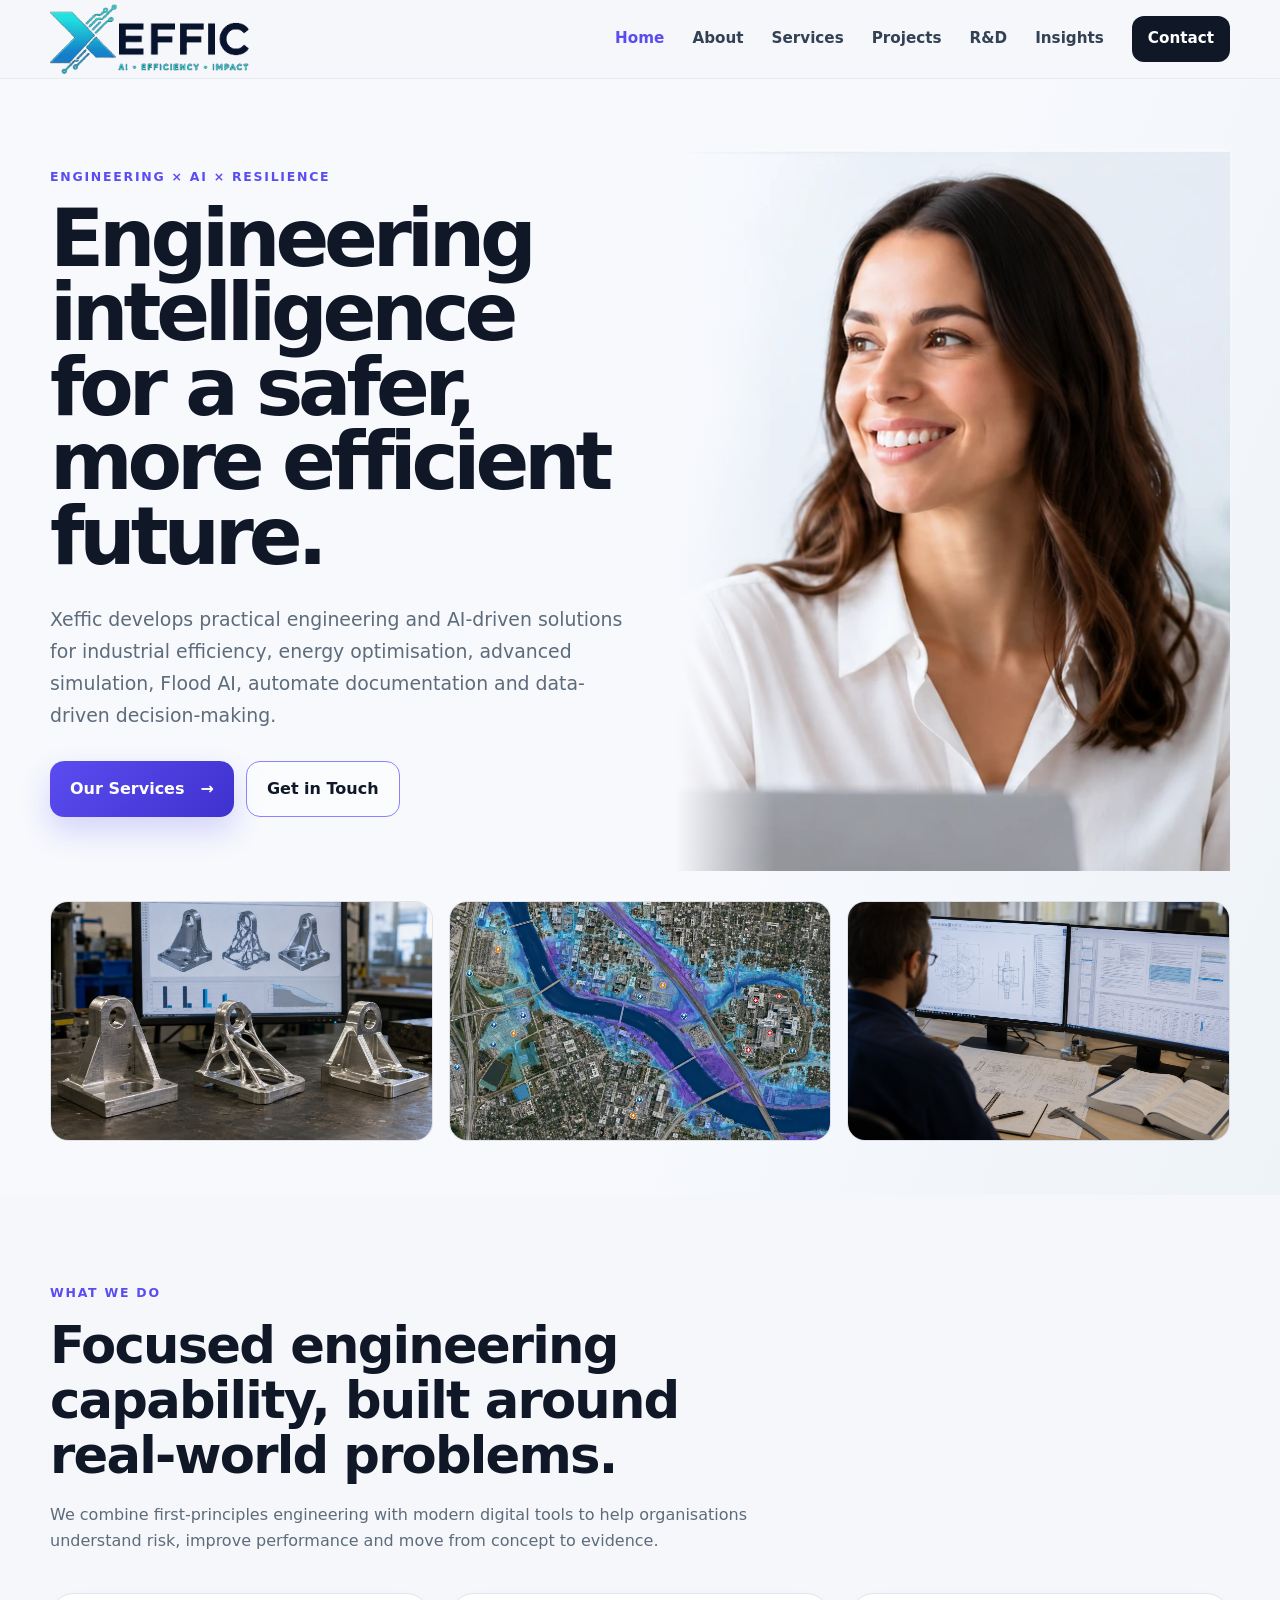
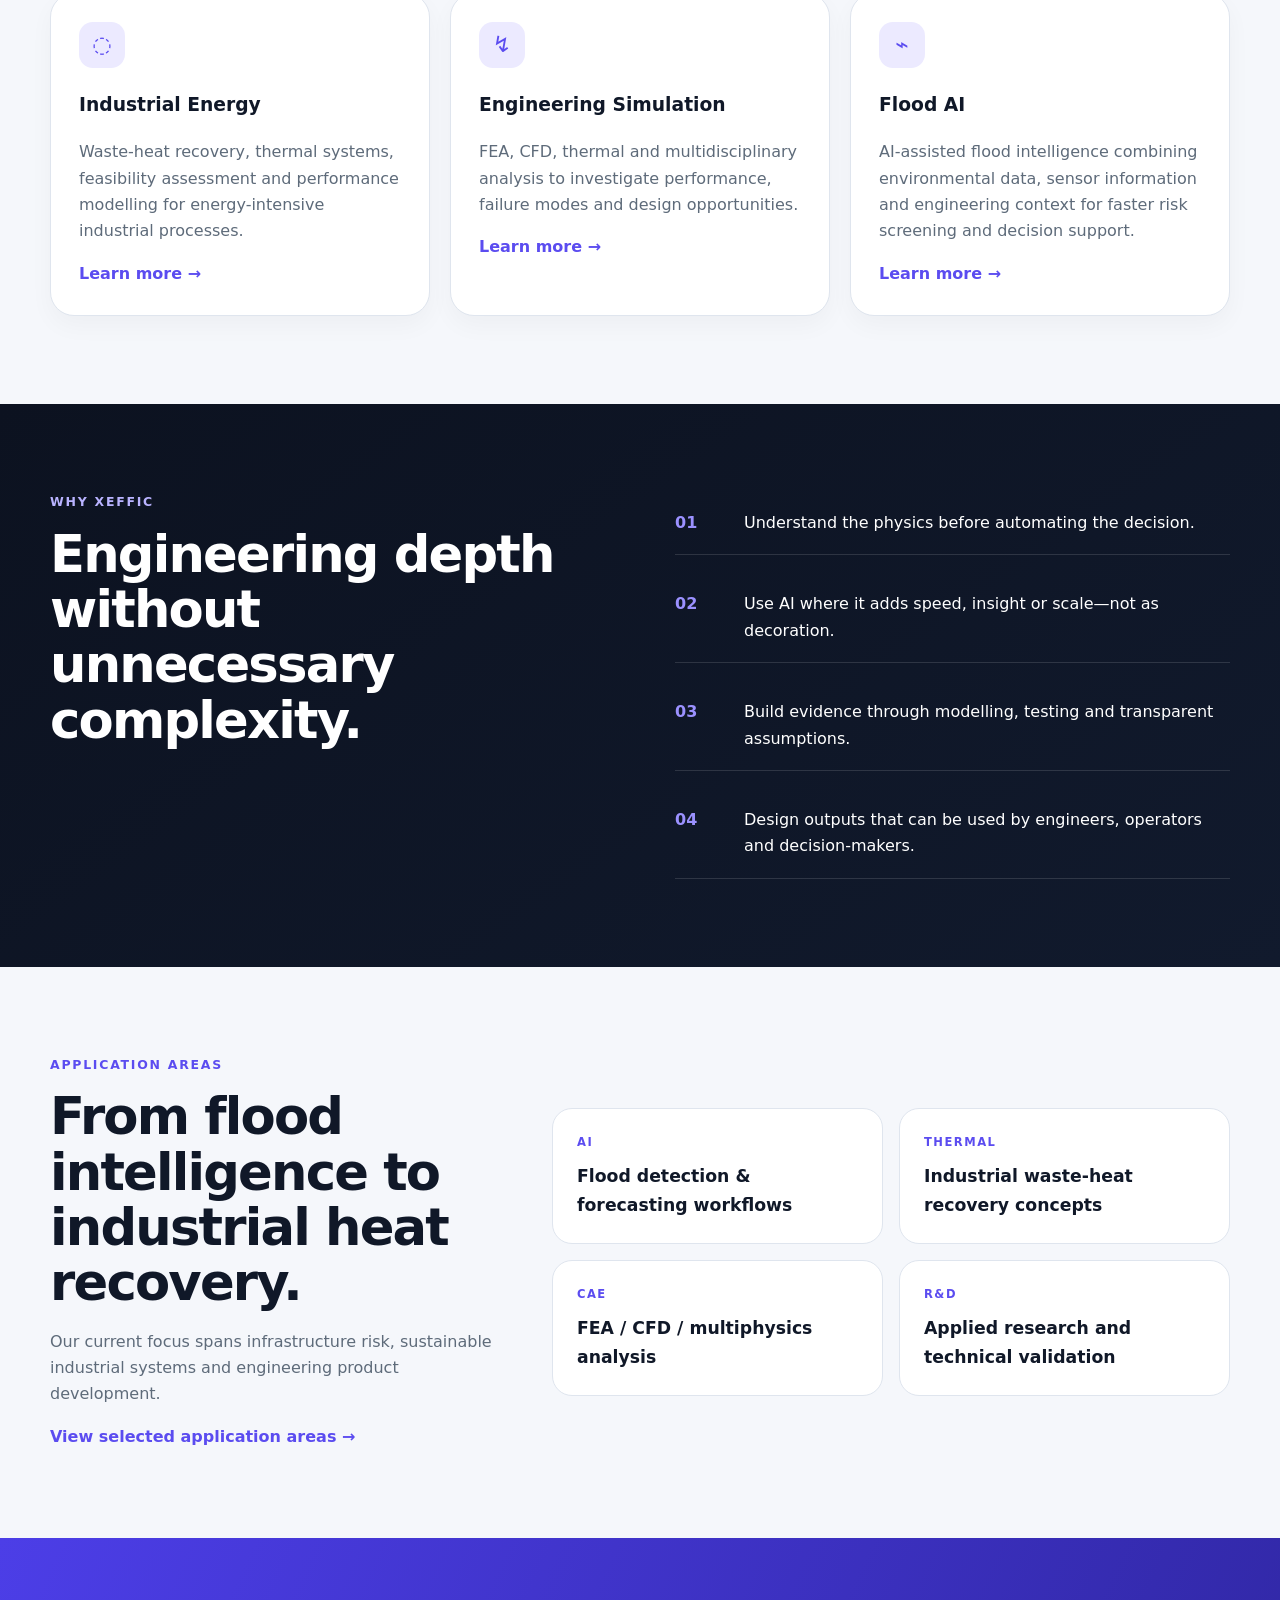
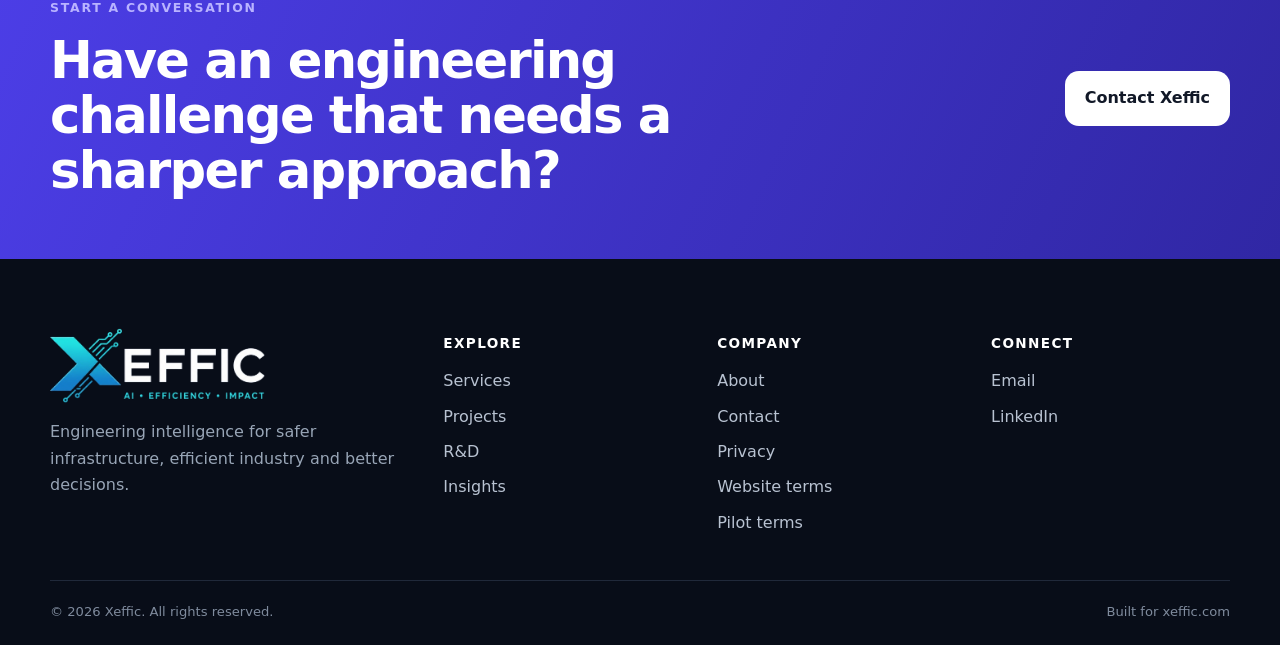
==== commit 28ab79dc: "Add files via upload" ====
--- a/index.html
+++ b/index.html
@@ -162,6 +162,8 @@
 <a href="about.html">About</a>
 <a href="contact.html">Contact</a>
 <a href="privacy.html">Privacy</a>
+<a href="terms.html">Website terms</a>
+<a href="pilot-terms.html">Pilot terms</a>
 </div>
 <div>
 <h3>Connect</h3>
--- a/assets/css/styles.css
+++ b/assets/css/styles.css
@@ -261,3 +261,70 @@
 .cms-card-image{width:100%;height:190px;object-fit:cover;border-radius:16px;margin:0 0 20px}
 .cms-item-image{display:block;width:100%;max-width:320px;max-height:220px;object-fit:cover;border-radius:14px;margin-top:12px}
 @media(max-width:760px){.cms-section-gallery{grid-template-columns:1fr}.cms-gallery-image{height:220px}}
+
+/* Enhanced CMS image support */
+.cms-item-image{display:block;width:100%;max-width:220px;height:140px;object-fit:cover;border-radius:14px;margin-top:12px}
+.cms-card-image{background:var(--surface,#fff)}
+
+
+/* Services page: keep each CMS image with its own service block.
+   If older content used the section gallery, images are paired with service cards in order. */
+body[data-cms-page="services"] .service-row{
+  grid-template-columns:72px minmax(0,1fr) minmax(300px,400px);
+  grid-template-areas:"number content media";
+  align-items:center;
+  gap:28px;
+}
+body[data-cms-page="services"] .service-row:nth-child(even){
+  grid-template-columns:minmax(300px,400px) 72px minmax(0,1fr);
+  grid-template-areas:"media number content";
+}
+body[data-cms-page="services"] .service-row > .service-number{grid-area:number}
+body[data-cms-page="services"] .service-row > div:nth-of-type(2){grid-area:content}
+body[data-cms-page="services"] .cms-service-media{
+  grid-area:media;
+  align-self:stretch;
+  min-height:260px;
+  overflow:hidden;
+  border-radius:20px;
+  background:#eef3f8;
+  border:1px solid rgba(17,36,57,.10);
+}
+body[data-cms-page="services"] .cms-service-media .cms-card-image{
+  display:block;
+  width:100%;
+  height:100%;
+  min-height:260px;
+  max-height:360px;
+  margin:0;
+  object-fit:cover;
+  border-radius:20px;
+}
+@media(max-width:980px){
+  body[data-cms-page="services"] .service-row,
+  body[data-cms-page="services"] .service-row:nth-child(even){
+    grid-template-columns:72px minmax(0,1fr);
+    grid-template-areas:"number content" "media media";
+  }
+  body[data-cms-page="services"] .cms-service-media{min-height:240px}
+}
+@media(max-width:700px){
+  body[data-cms-page="services"] .service-row,
+  body[data-cms-page="services"] .service-row:nth-child(even){
+    grid-template-columns:1fr;
+    grid-template-areas:"number" "content" "media";
+  }
+  body[data-cms-page="services"] .cms-service-media,
+  body[data-cms-page="services"] .cms-service-media .cms-card-image{min-height:220px}
+}
+/* Hide Formspree anti-spam honeypot */
+.form-honeypot {
+  position: absolute !important;
+  left: -10000px !important;
+  width: 1px !important;
+  height: 1px !important;
+  opacity: 0 !important;
+  pointer-events: none !important;
+}
+
+.legal p,.legal li{line-height:1.75}.legal ul{padding-left:1.35rem}.legal-table-wrap{overflow-x:auto}.legal table{width:100%;border-collapse:collapse;margin:20px 0}.legal th,.legal td{text-align:left;vertical-align:top;border:1px solid #d8e0e8;padding:12px}.legal th{background:#eef3f8;color:#162435}.legal-note{line-height:1.6}
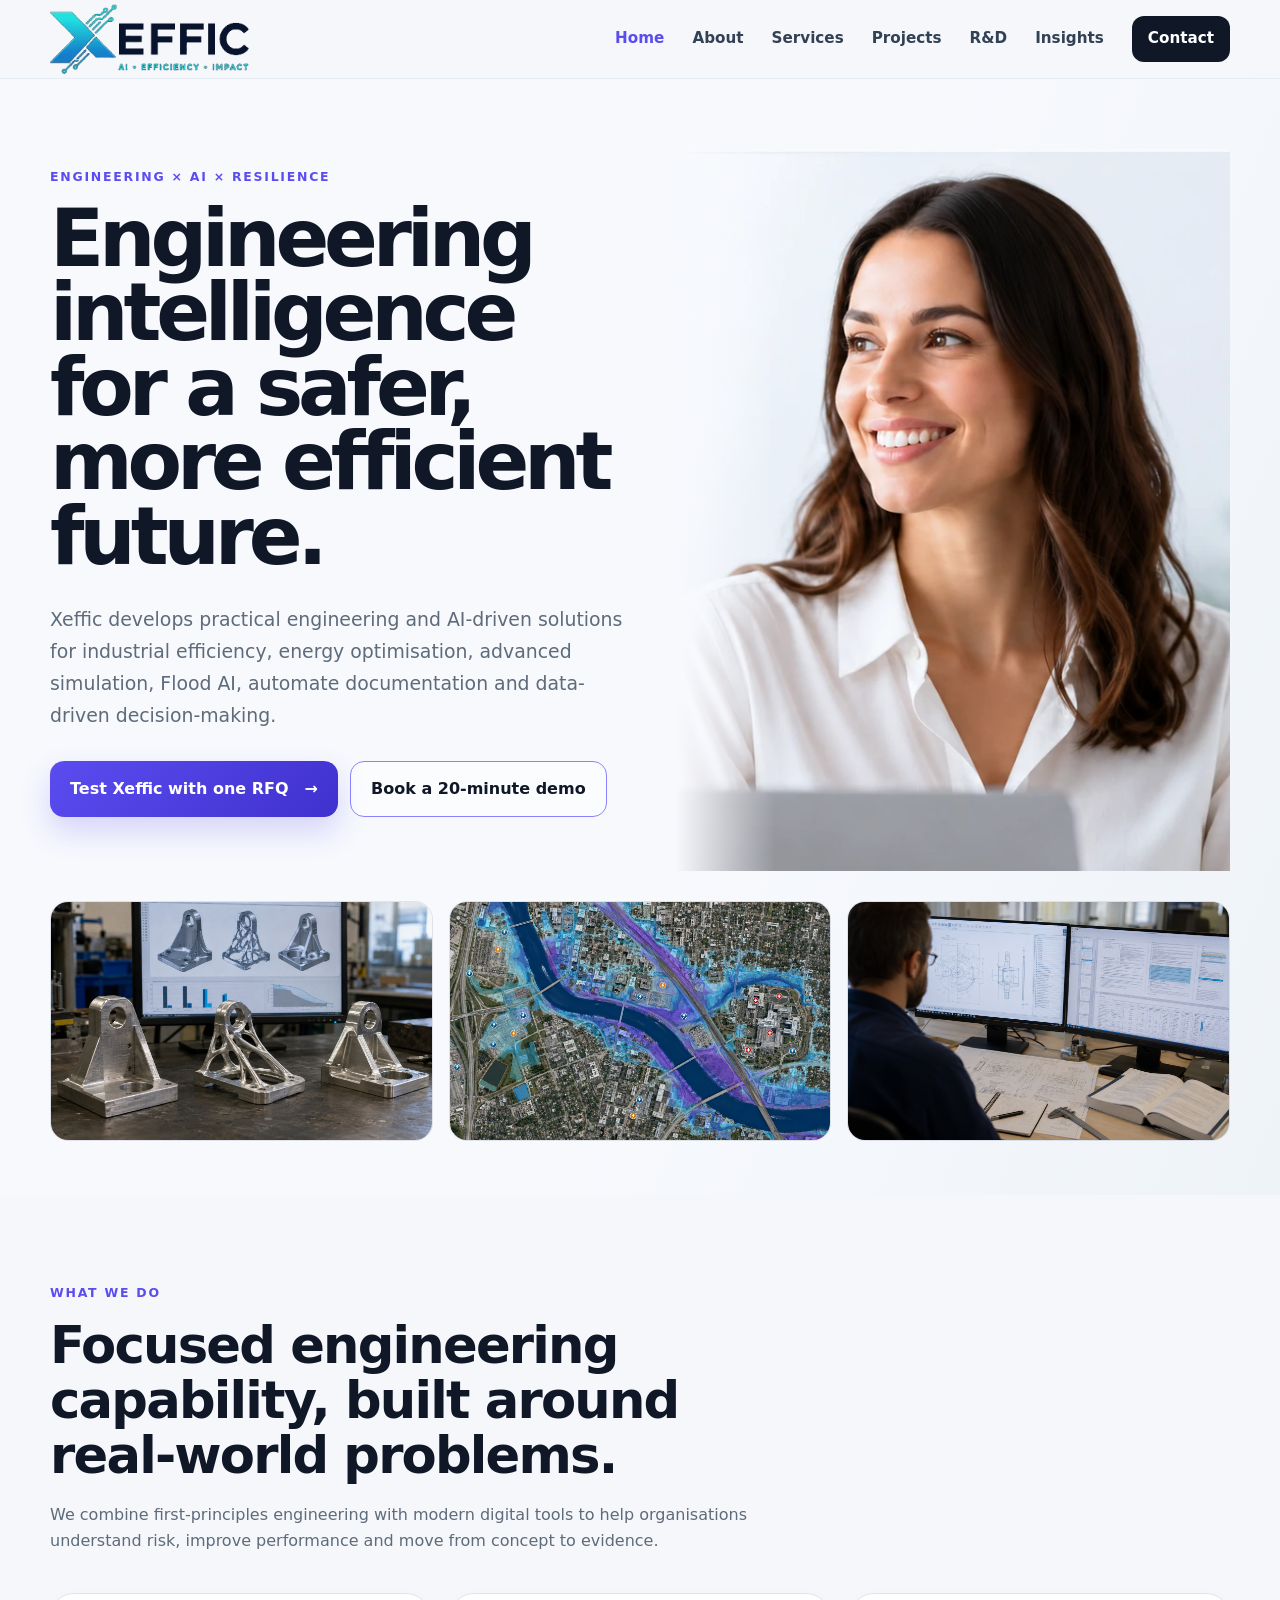
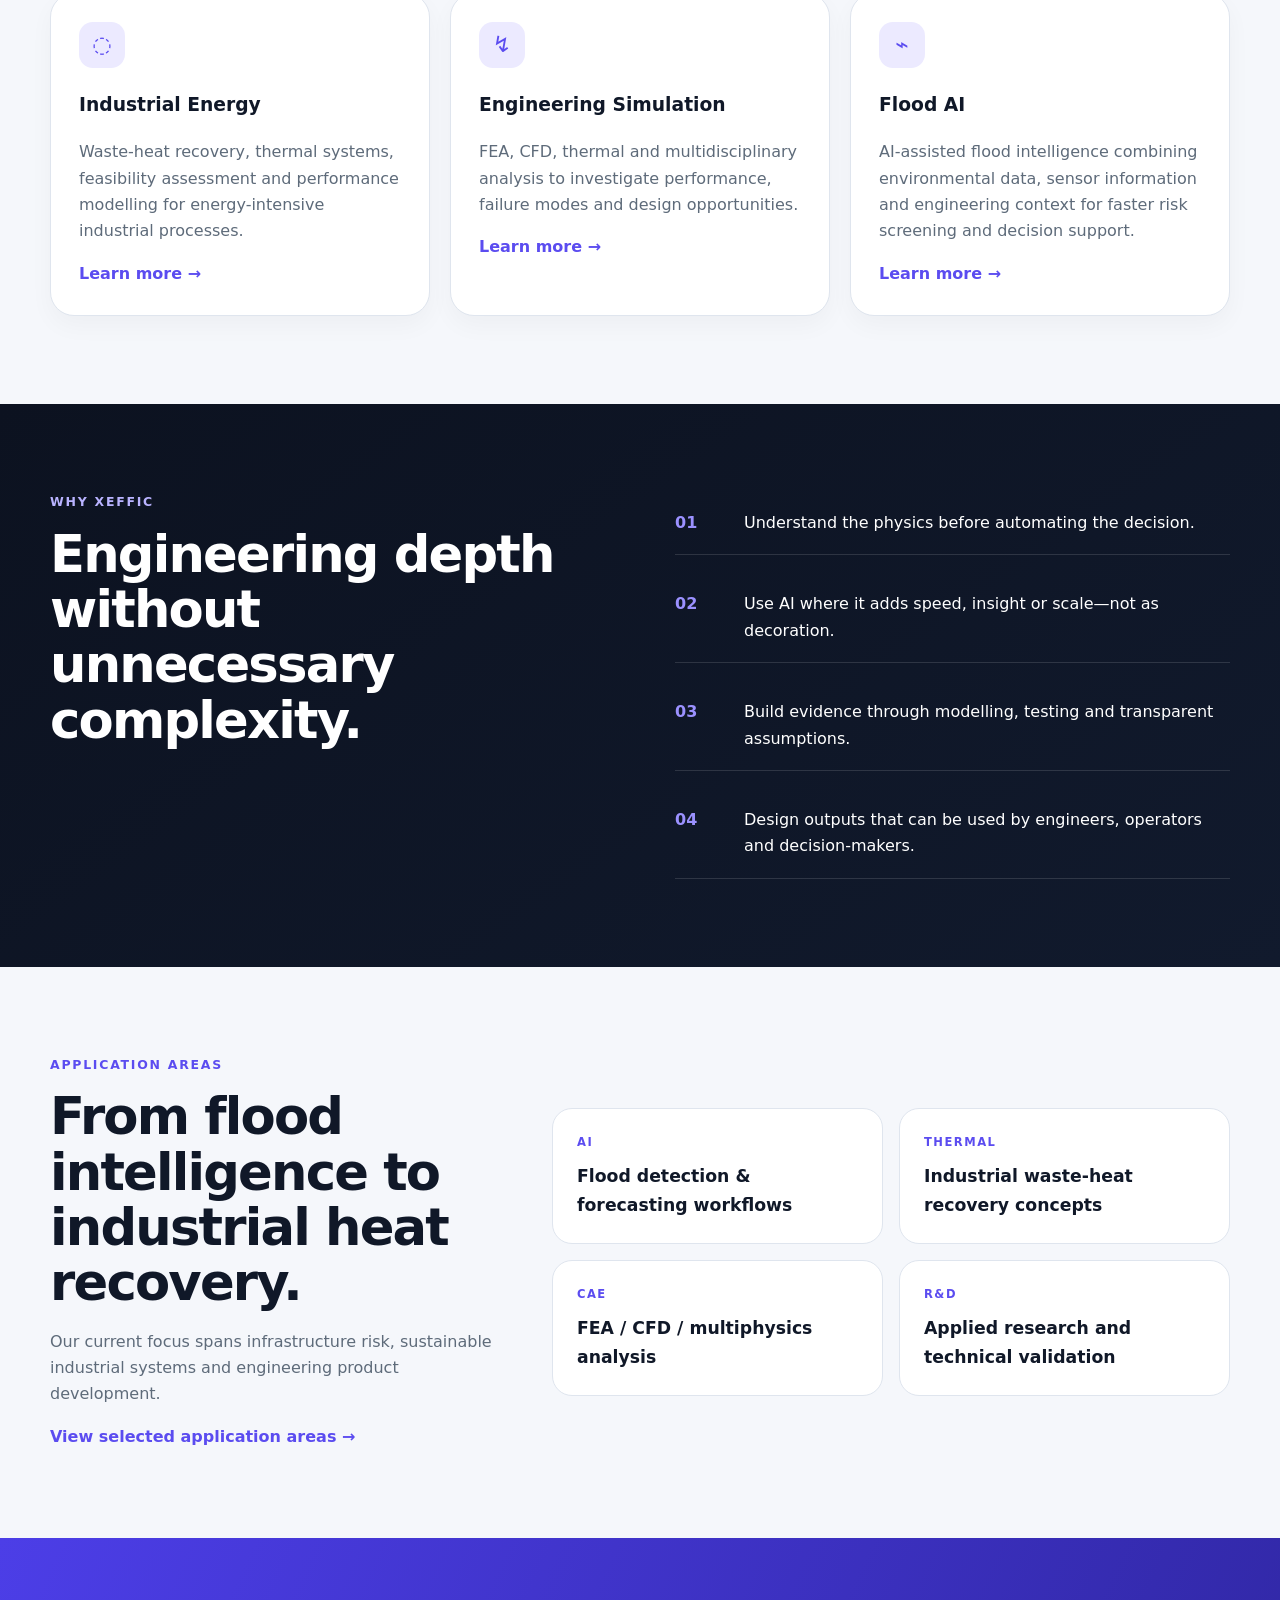
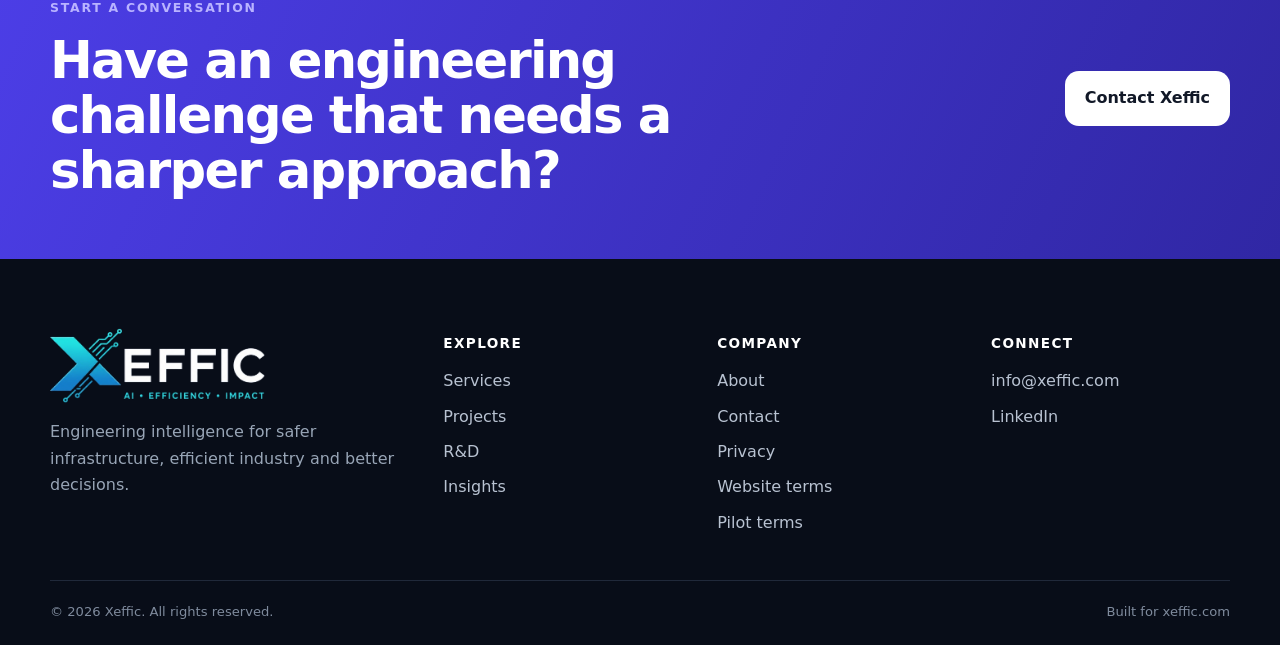
==== commit 97fa33e3: "Add files via upload" ====
--- a/index.html
+++ b/index.html
@@ -4,12 +4,12 @@
 <head>
 <meta charset="utf-8"/>
 <meta content="width=device-width, initial-scale=1" name="viewport"/>
-<title>Xeffic | Engineering Intelligence, Flood AI &amp; Sustainable Technology</title>
-<meta content="Xeffic develops practical engineering and AI-driven solutions for industrial efficiency, energy optimisation, advanced simulation, Flood AI, automate documentation and data-driven decision-making." name="description"/>
+<title>Engineering RFQ Review &amp; Manufacturing AI | Xeffic</title>
+<meta content="Xeffic helps engineering and manufacturing teams review RFQs, drawings and specifications, identify missing or conflicting information, prepare clarifications and accelerate quotation workflows." name="description"/>
 <meta content="index,follow" name="robots"/>
 <link href="https://xeffic.com/" rel="canonical"/>
-<meta content="Xeffic | Engineering Intelligence, Flood AI &amp; Sustainable Technology" property="og:title"/>
-<meta content="Xeffic develops practical engineering and AI-driven solutions for industrial efficiency, energy optimisation, advanced simulation, Flood AI, automate documentation and data-driven decision-making." property="og:description"/>
+<meta content="Engineering RFQ Review &amp; Manufacturing AI | Xeffic" property="og:title"/>
+<meta content="Xeffic helps engineering and manufacturing teams review RFQs, drawings and specifications, identify missing or conflicting information, prepare clarifications and accelerate quotation workflows." property="og:description"/>
 <meta content="website" property="og:type"/>
 <meta content="https://xeffic.com/" property="og:url"/>
 <meta content="Xeffic" property="og:site_name"/>
@@ -63,11 +63,11 @@
 <div class="container hero-grid">
 <div class="hero-copy reveal">
 <div class="eyebrow">ENGINEERING × AI × RESILIENCE</div>
-<h1>Engineering intelligence for a safer, more efficient future.</h1>
-<p class="hero-lead">Xeffic develops practical engineering and AI-driven solutions for industrial efficiency, energy optimisation, advanced simulation, Flood AI, automate documentation and data-driven decision-making.</p>
+<h1>Review engineering RFQs, drawings and specifications with greater speed and traceability.</h1>
+<p class="hero-lead">Xeffic helps engineering and manufacturing teams review RFQs, drawings and specifications, identify missing or conflicting information, prepare clarifications and accelerate quotation workflows.</p>
 <div class="hero-actions">
-<a class="btn btn-primary" href="services.html">Our Services <span aria-hidden="true">→</span></a>
-<a class="btn btn-secondary" href="contact.html">Get in Touch</a>
+<a class="btn btn-primary" href="rfq-review.html">Test Xeffic with one RFQ <span aria-hidden="true">→</span></a>
+<a class="btn btn-secondary" href="contact.html">Book a 20-minute demo</a>
 </div>
 </div>
 <div class="hero-photo reveal delay-1">
@@ -79,15 +79,15 @@
 <div class="container">
 <div class="section-head reveal">
 <div class="eyebrow">WHAT WE DO</div>
-<h2>Focused engineering capability, built around real-world problems.</h2>
-<p>We combine first-principles engineering with modern digital tools to help organisations understand risk, improve performance and move from concept to evidence.</p>
+<h2>Engineering intelligence for RFQs, industrial systems and infrastructure.</h2>
+<p>Start with document-heavy engineering workflows where time, consistency and traceability matter.</p>
 </div>
 <div class="cards cards-3">
 <article class="card feature-card reveal" data-cms-card="what-we-do-card-1">
 <div class="icon">◌</div>
-<h3>Flood AI</h3>
-<p>AI-assisted flood intelligence combining environmental data, sensor information and engineering context for faster risk screening and decision support.</p>
-<a href="services.html#flood-ai">Learn more →</a>
+<h3>RFQ &amp; Drawing Review</h3>
+<p>Review RFQs, drawings and specifications together; structure requirements, surface discrepancies and prepare clarification points.</p>
+<a href="rfq-review.html">Explore RFQ Review →</a>
 </article>
 <article class="card feature-card reveal delay-1" data-cms-card="what-we-do-card-2">
 <div class="icon">↯</div>
